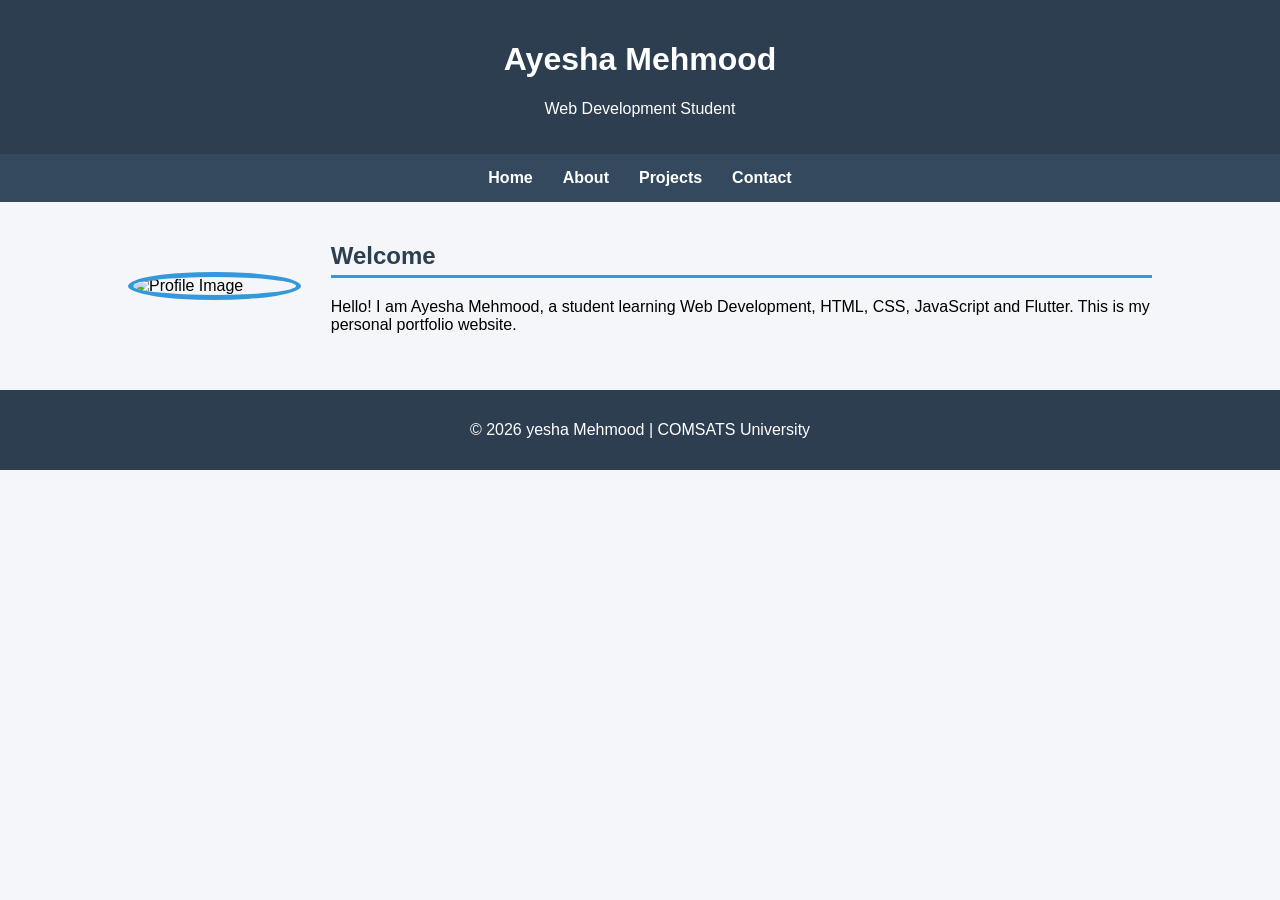
==== index.html @ a159d049 "Add files via upload" ====
<!DOCTYPE html>
<html lang="en">
<head>
<meta charset="UTF-8">
<title>Home | Ayesha Mehmood Portfolio</title>
<link rel="stylesheet" href="style.css">
</head>

<body>

<header>
<h1>Ayesha Mehmood</h1>
<p>Web Development Student</p>
</header>

<nav>
<ul>
<li><a href="index.html">Home</a></li>
<li><a href="about.html">About</a></li>
<li><a href="projects.html">Projects</a></li>
<li><a href="contact.html">Contact</a></li>
</ul>
</nav>

<main>

<section class="profile">
<img src="https://via.placeholder.com/200" alt="Profile Image">

<div>
<h2>Welcome</h2>
<p>
Hello! I am Ayesha Mehmood, a student learning Web Development,
HTML, CSS, JavaScript and Flutter. This is my personal portfolio website.
</p>
</div>

</section>

</main>

<footer>
<p>© 2026 yesha Mehmood | COMSATS University</p>
</footer>

</body>
</html>
---- style.css ----
body{
font-family: Arial;
margin:0;
background:#f4f6f9;
}

/* Header */

header{
background:#2c3e50;
color:white;
text-align:center;
padding:20px;
}

/* Navigation */

nav{
background:#34495e;
}

nav ul{
display:flex;
justify-content:center;
list-style:none;
margin:0;
padding:0;
}

nav ul li{
margin:15px;
}

nav ul li a{
color:white;
text-decoration:none;
font-weight:bold;
}

nav ul li a:hover{
color:yellow;
}

/* Sections */

main{
width:80%;
margin:auto;
padding:20px;
}

h2{
color:#2c3e50;
border-bottom:3px solid #3498db;
padding-bottom:5px;
}

/* Profile Section */

.profile{
display:flex;
align-items:center;
gap:30px;
}

.profile img{
width:200px;
border-radius:50%;
border:5px solid #3498db;
}

/* Tables */

table{
width:100%;
border-collapse:collapse;
}

table, th, td{
border:1px solid #ccc;
}

th, td{
padding:10px;
text-align:left;
}

/* Form */

form{
background:white;
padding:20px;
border-radius:10px;
}

input, select, textarea{
width:100%;
padding:8px;
margin-top:5px;
margin-bottom:10px;
}

/* Footer */

footer{
background:#2c3e50;
color:white;
text-align:center;
padding:15px;
margin-top:20px;
}
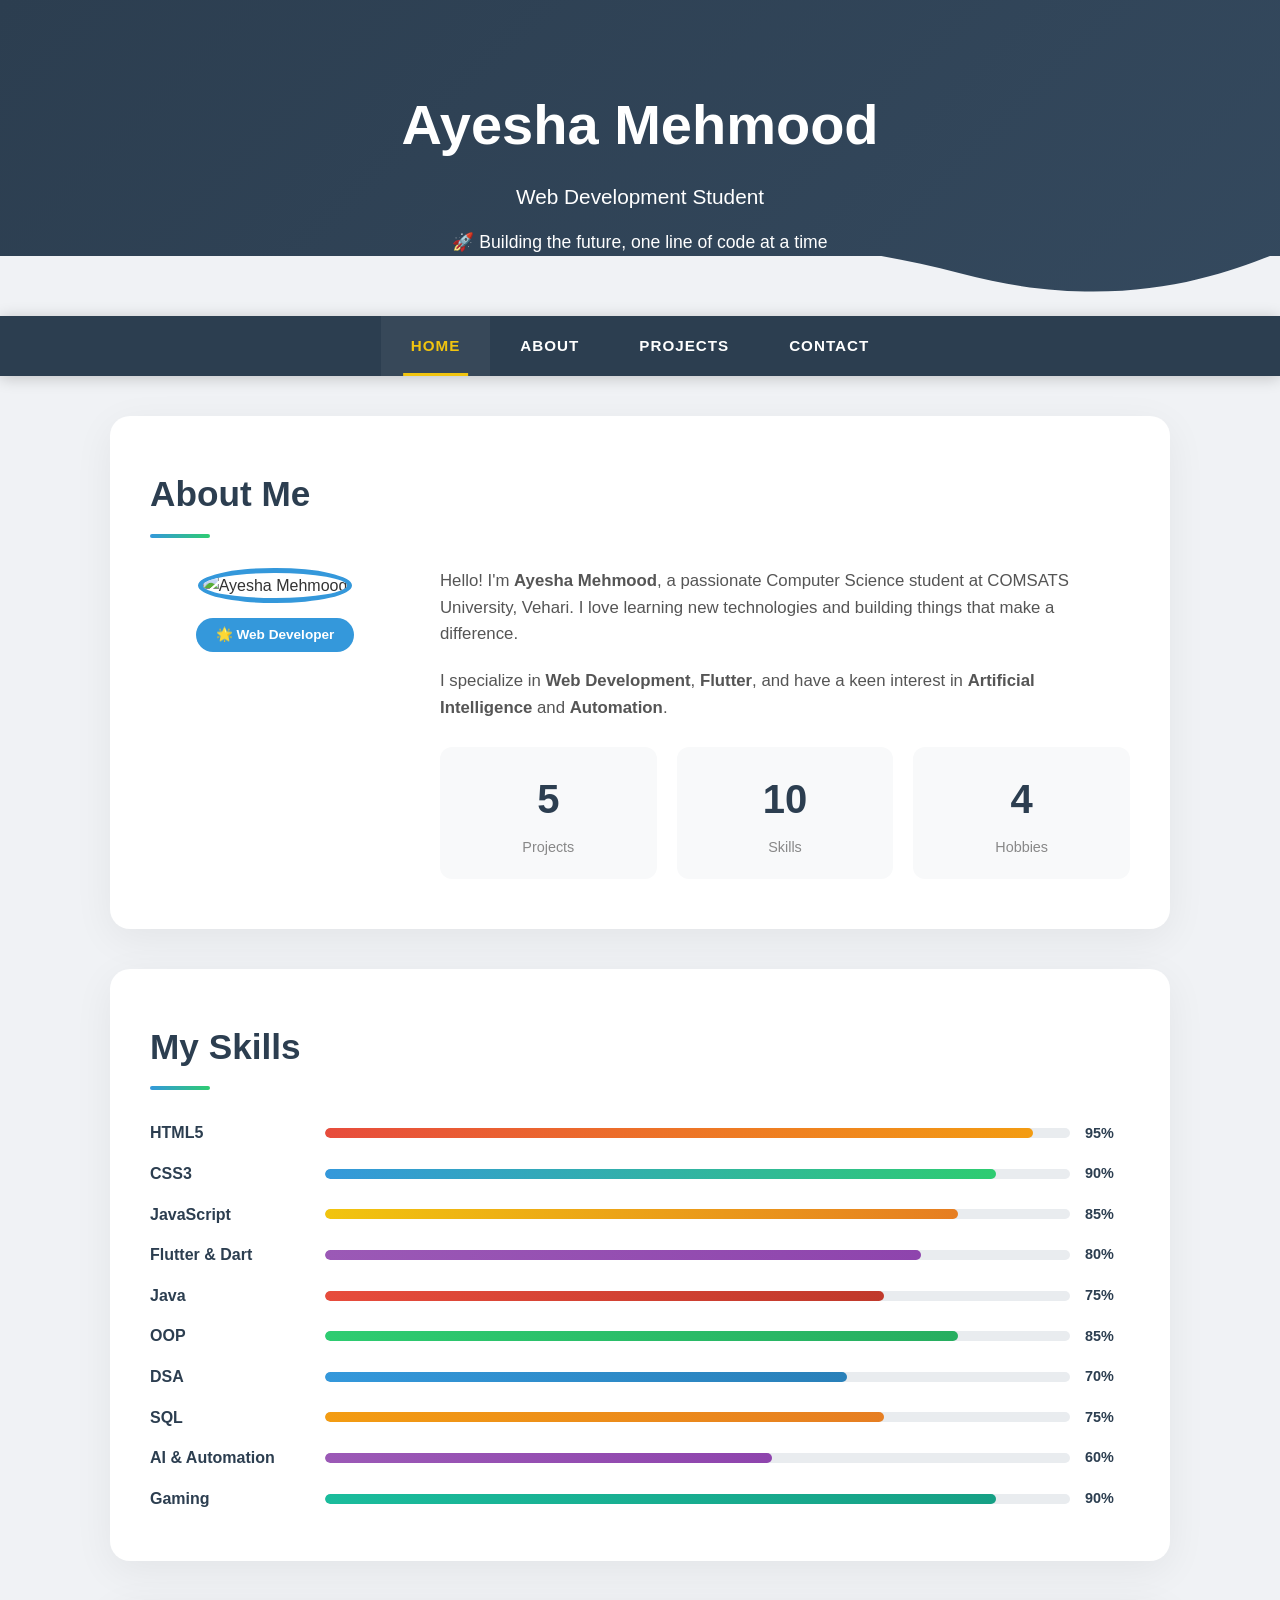
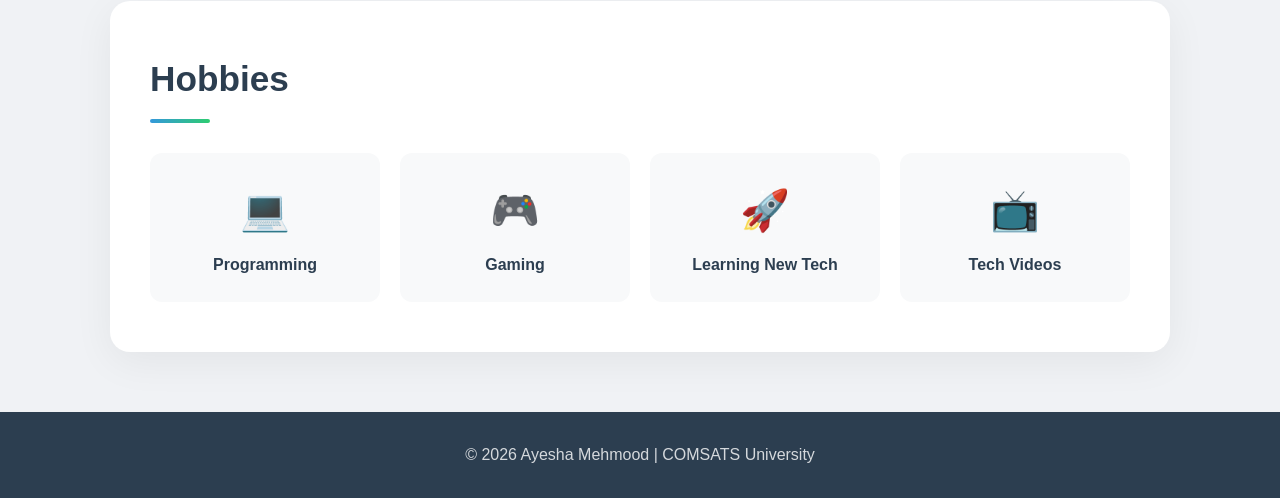
==== commit 64d92408: "Add files via upload" ====
--- a/index.html
+++ b/index.html
@@ -2,46 +2,268 @@
 <html lang="en">
 <head>
 <meta charset="UTF-8">
+<meta name="viewport" content="width=device-width, initial-scale=1.0">
 <title>Home | Ayesha Mehmood Portfolio</title>
 <link rel="stylesheet" href="style.css">
 </head>
 
 <body>
 
-<header>
-<h1>Ayesha Mehmood</h1>
-<p>Web Development Student</p>
-</header>
-
+<!-- ===== HERO ===== -->
+<section class="hero">
+  <h1>Ayesha Mehmood</h1>
+  <p class="subtitle">Web Development Student</p>
+  <p class="tagline">🚀 Building the future, one line of code at a time</p>
+</section>
+
+<!-- ===== NAVIGATION ===== -->
 <nav>
-<ul>
-<li><a href="index.html">Home</a></li>
-<li><a href="about.html">About</a></li>
-<li><a href="projects.html">Projects</a></li>
-<li><a href="contact.html">Contact</a></li>
-</ul>
+  <div class="hamburger" onclick="toggleMenu()">
+    <span></span><span></span><span></span>
+  </div>
+  <ul id="navMenu">
+    <li><a href="index.html" class="active">Home</a></li>
+    <li><a href="about.html">About</a></li>
+    <li><a href="projects.html">Projects</a></li>
+    <li><a href="contact.html">Contact</a></li>
+  </ul>
 </nav>
 
+<!-- ===== MAIN ===== -->
 <main>
 
-<section class="profile">
-<img src="https://via.placeholder.com/200" alt="Profile Image">
-
-<div>
-<h2>Welcome</h2>
-<p>
-Hello! I am Ayesha Mehmood, a student learning Web Development,
-HTML, CSS, JavaScript and Flutter. This is my personal portfolio website.
-</p>
-</div>
-
-</section>
+  <!-- About Section -->
+  <section class="section" id="about">
+    <h2 class="section-title">About Me</h2>
+    <div class="about-grid">
+      <div class="about-image">
+        <img src="https://via.placeholder.com/200" alt="Ayesha Mehmood">
+        <div class="badge">🌟 Web Developer</div>
+      </div>
+      <div class="about-text">
+        <p>
+          Hello! I'm <strong>Ayesha Mehmood</strong>, a passionate Computer Science student at COMSATS University, Vehari. 
+          I love learning new technologies and building things that make a difference.
+        </p>
+        <p>
+          I specialize in <strong>Web Development</strong>, <strong>Flutter</strong>, and have a keen interest in 
+          <strong>Artificial Intelligence</strong> and <strong>Automation</strong>.
+        </p>
+        <div class="about-stats">
+          <div class="stat-item">
+            <div class="stat-number" id="projectsCount">0</div>
+            <div class="stat-label">Projects</div>
+          </div>
+          <div class="stat-item">
+            <div class="stat-number" id="skillsCount">0</div>
+            <div class="stat-label">Skills</div>
+          </div>
+          <div class="stat-item">
+            <div class="stat-number" id="hobbiesCount">0</div>
+            <div class="stat-label">Hobbies</div>
+          </div>
+        </div>
+      </div>
+    </div>
+  </section>
+
+  <!-- Skills Section -->
+  <section class="section" id="skills">
+    <h2 class="section-title">My Skills</h2>
+    <div class="skills-grid">
+      <div class="skill-item">
+        <span class="skill-name">HTML5</span>
+        <div class="skill-bar-bg">
+          <div class="skill-bar-fill" data-width="95%"></div>
+        </div>
+        <span class="skill-percent">95%</span>
+      </div>
+      <div class="skill-item">
+        <span class="skill-name">CSS3</span>
+        <div class="skill-bar-bg">
+          <div class="skill-bar-fill" data-width="90%"></div>
+        </div>
+        <span class="skill-percent">90%</span>
+      </div>
+      <div class="skill-item">
+        <span class="skill-name">JavaScript</span>
+        <div class="skill-bar-bg">
+          <div class="skill-bar-fill" data-width="85%"></div>
+        </div>
+        <span class="skill-percent">85%</span>
+      </div>
+      <div class="skill-item">
+        <span class="skill-name">Flutter & Dart</span>
+        <div class="skill-bar-bg">
+          <div class="skill-bar-fill" data-width="80%"></div>
+        </div>
+        <span class="skill-percent">80%</span>
+      </div>
+      <div class="skill-item">
+        <span class="skill-name">Java</span>
+        <div class="skill-bar-bg">
+          <div class="skill-bar-fill" data-width="75%"></div>
+        </div>
+        <span class="skill-percent">75%</span>
+      </div>
+      <div class="skill-item">
+        <span class="skill-name">OOP</span>
+        <div class="skill-bar-bg">
+          <div class="skill-bar-fill" data-width="85%"></div>
+        </div>
+        <span class="skill-percent">85%</span>
+      </div>
+      <div class="skill-item">
+        <span class="skill-name">DSA</span>
+        <div class="skill-bar-bg">
+          <div class="skill-bar-fill" data-width="70%"></div>
+        </div>
+        <span class="skill-percent">70%</span>
+      </div>
+      <div class="skill-item">
+        <span class="skill-name">SQL</span>
+        <div class="skill-bar-bg">
+          <div class="skill-bar-fill" data-width="75%"></div>
+        </div>
+        <span class="skill-percent">75%</span>
+      </div>
+      <div class="skill-item">
+        <span class="skill-name">AI & Automation</span>
+        <div class="skill-bar-bg">
+          <div class="skill-bar-fill" data-width="60%"></div>
+        </div>
+        <span class="skill-percent">60%</span>
+      </div>
+      <div class="skill-item">
+        <span class="skill-name">Gaming</span>
+        <div class="skill-bar-bg">
+          <div class="skill-bar-fill" data-width="90%"></div>
+        </div>
+        <span class="skill-percent">90%</span>
+      </div>
+    </div>
+  </section>
+
+  <!-- Hobbies Section -->
+  <section class="section" id="hobbies">
+    <h2 class="section-title">Hobbies</h2>
+    <div class="hobbies-grid">
+      <div class="hobby-card">
+        <div class="hobby-icon">💻</div>
+        <h4>Programming</h4>
+      </div>
+      <div class="hobby-card">
+        <div class="hobby-icon">🎮</div>
+        <h4>Gaming</h4>
+      </div>
+      <div class="hobby-card">
+        <div class="hobby-icon">🚀</div>
+        <h4>Learning New Tech</h4>
+      </div>
+      <div class="hobby-card">
+        <div class="hobby-icon">📺</div>
+        <h4>Tech Videos</h4>
+      </div>
+    </div>
+  </section>
 
 </main>
 
+<!-- ===== FOOTER ===== -->
 <footer>
-<p>© 2026 yesha Mehmood | COMSATS University</p>
+  <p>© 2026 Ayesha Mehmood | COMSATS University</p>
 </footer>
+
+<!-- ===== SCRIPTS ===== -->
+<script>
+// Hamburger Menu
+function toggleMenu() {
+  document.getElementById('navMenu').classList.toggle('open');
+}
+
+document.querySelectorAll('#navMenu a').forEach(link => {
+  link.addEventListener('click', () => {
+    document.getElementById('navMenu').classList.remove('open');
+  });
+});
+
+// Active Nav Link
+const currentPage = window.location.pathname.split('/').pop() || 'index.html';
+document.querySelectorAll('#navMenu a').forEach(link => {
+  if (link.getAttribute('href') === currentPage) {
+    link.classList.add('active');
+  }
+});
+
+// ===== SCROLL REVEAL =====
+const sections = document.querySelectorAll('.section');
+
+const revealObserver = new IntersectionObserver((entries) => {
+  entries.forEach(entry => {
+    if (entry.isIntersecting) {
+      entry.target.classList.add('visible');
+    }
+  });
+}, {
+  threshold: 0.15,
+  rootMargin: '0px 0px -50px 0px'
+});
+
+sections.forEach(section => {
+  revealObserver.observe(section);
+});
+
+// ===== SKILL BARS =====
+function animateSkillBars() {
+  const bars = document.querySelectorAll('.skill-bar-fill');
+  bars.forEach(bar => {
+    const rect = bar.getBoundingClientRect();
+    if (rect.top < window.innerHeight && !bar.classList.contains('animated')) {
+      const width = bar.getAttribute('data-width');
+      bar.style.width = width;
+      bar.classList.add('animated');
+    }
+  });
+}
+
+window.addEventListener('scroll', animateSkillBars);
+window.addEventListener('load', animateSkillBars);
+
+// ===== COUNTER ANIMATION =====
+function animateCounter(element, target) {
+  let current = 0;
+  const increment = target / 60;
+  const timer = setInterval(() => {
+    current += increment;
+    if (current >= target) {
+      element.textContent = target;
+      clearInterval(timer);
+    } else {
+      element.textContent = Math.floor(current);
+    }
+  }, 20);
+}
+
+// Trigger counters when section is visible
+const statsObserver = new IntersectionObserver((entries) => {
+  entries.forEach(entry => {
+    if (entry.isIntersecting) {
+      const projectsEl = document.getElementById('projectsCount');
+      const skillsEl = document.getElementById('skillsCount');
+      const hobbiesEl = document.getElementById('hobbiesCount');
+      
+      if (projectsEl && projectsEl.textContent === '0') {
+        animateCounter(projectsEl, 5);
+        animateCounter(skillsEl, 10);
+        animateCounter(hobbiesEl, 4);
+      }
+    }
+  });
+}, { threshold: 0.5 });
+
+const aboutSection = document.querySelector('#about');
+if (aboutSection) statsObserver.observe(aboutSection);
+</script>
 
 </body>
 </html>
--- a/style.css
+++ b/style.css
@@ -1,111 +1,648 @@
-body{
-font-family: Arial;
-margin:0;
-background:#f4f6f9;
-}
-
-/* Header */
-
-header{
-background:#2c3e50;
-color:white;
-text-align:center;
-padding:20px;
-}
-
-/* Navigation */
-
-nav{
-background:#34495e;
-}
-
-nav ul{
-display:flex;
-justify-content:center;
-list-style:none;
-margin:0;
-padding:0;
-}
-
-nav ul li{
-margin:15px;
-}
-
-nav ul li a{
-color:white;
-text-decoration:none;
-font-weight:bold;
-}
-
-nav ul li a:hover{
-color:yellow;
-}
-
-/* Sections */
-
-main{
-width:80%;
-margin:auto;
-padding:20px;
-}
-
-h2{
-color:#2c3e50;
-border-bottom:3px solid #3498db;
-padding-bottom:5px;
-}
-
-/* Profile Section */
-
-.profile{
-display:flex;
-align-items:center;
-gap:30px;
-}
-
-.profile img{
-width:200px;
-border-radius:50%;
-border:5px solid #3498db;
-}
-
-/* Tables */
-
-table{
-width:100%;
-border-collapse:collapse;
-}
-
-table, th, td{
-border:1px solid #ccc;
-}
-
-th, td{
-padding:10px;
-text-align:left;
-}
-
-/* Form */
-
-form{
-background:white;
-padding:20px;
-border-radius:10px;
-}
-
-input, select, textarea{
-width:100%;
-padding:8px;
-margin-top:5px;
-margin-bottom:10px;
-}
-
-/* Footer */
-
-footer{
-background:#2c3e50;
-color:white;
-text-align:center;
-padding:15px;
-margin-top:20px;
+/* ===== RESET & BASE ===== */
+* {
+  margin: 0;
+  padding: 0;
+  box-sizing: border-box;
+}
+
+html {
+  scroll-behavior: smooth;
+}
+
+body {
+  font-family: 'Segoe UI', Tahoma, Geneva, Verdana, sans-serif;
+  background: #f0f2f5;
+  color: #333;
+  line-height: 1.6;
+}
+
+/* ===== HEADER / HERO ===== */
+.hero {
+  background: linear-gradient(135deg, #2c3e50 0%, #34495e 100%);
+  color: white;
+  text-align: center;
+  padding: 80px 20px 60px;
+  position: relative;
+  overflow: hidden;
+}
+
+.hero h1 {
+  font-size: 3.5rem;
+  margin-bottom: 10px;
+  animation: fadeInDown 1s ease;
+}
+
+.hero .subtitle {
+  font-size: 1.3rem;
+  opacity: 0.9;
+  animation: fadeInDown 1s ease 0.3s both;
+}
+
+.hero .tagline {
+  font-size: 1.1rem;
+  margin-top: 15px;
+  opacity: 0.8;
+  animation: fadeInDown 1s ease 0.6s both;
+}
+
+/* Wave decoration */
+.hero::after {
+  content: '';
+  position: absolute;
+  bottom: 0;
+  left: 0;
+  right: 0;
+  height: 60px;
+  background: url("data:image/svg+xml,%3Csvg xmlns='http://www.w3.org/2000/svg' viewBox='0 0 1200 120'%3E%3Cpath d='M0,0 C300,100 600,0 900,80 C1050,120 1150,80 1200,60 L1200,120 L0,120Z' fill='%23f0f2f5'/%3E%3C/svg%3E") no-repeat bottom;
+  background-size: cover;
+}
+
+/* ===== NAVIGATION ===== */
+nav {
+  background: #2c3e50;
+  position: sticky;
+  top: 0;
+  z-index: 1000;
+  box-shadow: 0 2px 15px rgba(0,0,0,0.2);
+}
+
+nav ul {
+  display: flex;
+  justify-content: center;
+  list-style: none;
+  padding: 0;
+  margin: 0;
+  flex-wrap: wrap;
+}
+
+nav ul li a {
+  color: white;
+  text-decoration: none;
+  padding: 18px 30px;
+  display: block;
+  font-weight: 600;
+  font-size: 0.95rem;
+  text-transform: uppercase;
+  letter-spacing: 1px;
+  transition: all 0.3s ease;
+  position: relative;
+}
+
+nav ul li a::after {
+  content: '';
+  position: absolute;
+  bottom: 0;
+  left: 50%;
+  transform: translateX(-50%);
+  width: 0;
+  height: 3px;
+  background: #f1c40f;
+  transition: width 0.3s ease;
+}
+
+nav ul li a:hover::after,
+nav ul li a.active::after {
+  width: 60%;
+}
+
+nav ul li a:hover,
+nav ul li a.active {
+  color: #f1c40f;
+  background: rgba(255,255,255,0.05);
+}
+
+/* Hamburger */
+.hamburger {
+  display: none;
+  flex-direction: column;
+  cursor: pointer;
+  padding: 15px 20px;
+}
+
+.hamburger span {
+  width: 28px;
+  height: 3px;
+  background: white;
+  margin: 3px 0;
+  transition: 0.3s;
+  border-radius: 3px;
+}
+
+/* ===== MAIN CONTENT ===== */
+main {
+  max-width: 1100px;
+  margin: 0 auto;
+  padding: 0 20px;
+}
+
+/* ===== SECTIONS ===== */
+.section {
+  background: white;
+  border-radius: 20px;
+  padding: 50px 40px;
+  margin: 40px 0;
+  box-shadow: 0 10px 40px rgba(0,0,0,0.06);
+  opacity: 0;
+  transform: translateY(50px);
+  transition: all 0.8s cubic-bezier(0.4, 0, 0.2, 1);
+}
+
+.section.visible {
+  opacity: 1;
+  transform: translateY(0);
+}
+
+.section-title {
+  font-size: 2.2rem;
+  color: #2c3e50;
+  margin-bottom: 30px;
+  position: relative;
+  padding-bottom: 15px;
+}
+
+.section-title::after {
+  content: '';
+  position: absolute;
+  bottom: 0;
+  left: 0;
+  width: 60px;
+  height: 4px;
+  background: linear-gradient(90deg, #3498db, #2ecc71);
+  border-radius: 2px;
+}
+
+/* ===== PROFILE / ABOUT ===== */
+.about-grid {
+  display: grid;
+  grid-template-columns: 250px 1fr;
+  gap: 40px;
+  align-items: start;
+}
+
+.about-image {
+  text-align: center;
+}
+
+.about-image img {
+  width: 200px;
+  height: 200px;
+  border-radius: 50%;
+  border: 5px solid #3498db;
+  object-fit: cover;
+  transition: all 0.5s ease;
+}
+
+.about-image img:hover {
+  transform: scale(1.05) rotate(3deg);
+  box-shadow: 0 15px 40px rgba(52, 152, 219, 0.3);
+}
+
+.about-image .badge {
+  display: inline-block;
+  background: #3498db;
+  color: white;
+  padding: 6px 20px;
+  border-radius: 20px;
+  margin-top: 15px;
+  font-size: 0.85rem;
+  font-weight: 600;
+}
+
+.about-text p {
+  font-size: 1.05rem;
+  color: #555;
+  margin-bottom: 20px;
+}
+
+.about-stats {
+  display: grid;
+  grid-template-columns: repeat(3, 1fr);
+  gap: 20px;
+  margin-top: 25px;
+}
+
+.stat-item {
+  text-align: center;
+  background: #f8f9fa;
+  padding: 20px;
+  border-radius: 12px;
+  transition: all 0.3s ease;
+}
+
+.stat-item:hover {
+  transform: translateY(-5px);
+  box-shadow: 0 8px 25px rgba(0,0,0,0.08);
+}
+
+.stat-number {
+  font-size: 2.5rem;
+  font-weight: 700;
+  color: #2c3e50;
+}
+
+.stat-label {
+  font-size: 0.9rem;
+  color: #888;
+  margin-top: 5px;
+}
+
+/* ===== SKILLS ===== */
+.skills-grid {
+  display: grid;
+  gap: 15px;
+}
+
+.skill-item {
+  display: flex;
+  align-items: center;
+  gap: 15px;
+}
+
+.skill-name {
+  width: 160px;
+  font-weight: 600;
+  color: #2c3e50;
+  flex-shrink: 0;
+}
+
+.skill-bar-bg {
+  flex: 1;
+  height: 10px;
+  background: #e9ecef;
+  border-radius: 10px;
+  overflow: hidden;
+}
+
+.skill-bar-fill {
+  height: 100%;
+  width: 0;
+  border-radius: 10px;
+  transition: width 1.5s cubic-bezier(0.4, 0, 0.2, 1);
+}
+
+.skill-percent {
+  width: 45px;
+  font-weight: 600;
+  color: #2c3e50;
+  font-size: 0.9rem;
+  flex-shrink: 0;
+}
+
+/* Skill colors */
+.skill-item:nth-child(1) .skill-bar-fill { background: linear-gradient(90deg, #e74c3c, #f39c12); }
+.skill-item:nth-child(2) .skill-bar-fill { background: linear-gradient(90deg, #3498db, #2ecc71); }
+.skill-item:nth-child(3) .skill-bar-fill { background: linear-gradient(90deg, #f1c40f, #e67e22); }
+.skill-item:nth-child(4) .skill-bar-fill { background: linear-gradient(90deg, #9b59b6, #8e44ad); }
+.skill-item:nth-child(5) .skill-bar-fill { background: linear-gradient(90deg, #e74c3c, #c0392b); }
+.skill-item:nth-child(6) .skill-bar-fill { background: linear-gradient(90deg, #2ecc71, #27ae60); }
+.skill-item:nth-child(7) .skill-bar-fill { background: linear-gradient(90deg, #3498db, #2980b9); }
+.skill-item:nth-child(8) .skill-bar-fill { background: linear-gradient(90deg, #f39c12, #e67e22); }
+.skill-item:nth-child(9) .skill-bar-fill { background: linear-gradient(90deg, #9b59b6, #8e44ad); }
+.skill-item:nth-child(10) .skill-bar-fill { background: linear-gradient(90deg, #1abc9c, #16a085); }
+
+/* ===== HOBBIES ===== */
+.hobbies-grid {
+  display: grid;
+  grid-template-columns: repeat(auto-fit, minmax(180px, 1fr));
+  gap: 20px;
+}
+
+.hobby-card {
+  background: #f8f9fa;
+  padding: 25px 20px;
+  border-radius: 12px;
+  text-align: center;
+  transition: all 0.3s ease;
+  cursor: default;
+}
+
+.hobby-card:hover {
+  transform: translateY(-8px);
+  box-shadow: 0 10px 30px rgba(0,0,0,0.08);
+  background: white;
+}
+
+.hobby-icon {
+  font-size: 2.5rem;
+  margin-bottom: 10px;
+}
+
+.hobby-card h4 {
+  color: #2c3e50;
+}
+
+/* ===== PROJECTS ===== */
+.projects-grid {
+  display: grid;
+  grid-template-columns: repeat(auto-fit, minmax(300px, 1fr));
+  gap: 30px;
+}
+
+.project-card {
+  background: #f8f9fa;
+  border-radius: 15px;
+  padding: 25px;
+  transition: all 0.4s ease;
+  border: 1px solid #e9ecef;
+}
+
+.project-card:hover {
+  transform: translateY(-10px);
+  box-shadow: 0 15px 40px rgba(0,0,0,0.1);
+  background: white;
+  border-color: #3498db;
+}
+
+.project-card h3 {
+  color: #2c3e50;
+  margin-bottom: 8px;
+}
+
+.project-card .category {
+  display: inline-block;
+  background: #3498db;
+  color: white;
+  padding: 3px 14px;
+  border-radius: 15px;
+  font-size: 0.75rem;
+  font-weight: 600;
+  text-transform: uppercase;
+  letter-spacing: 0.5px;
+  margin-bottom: 12px;
+}
+
+.project-card p {
+  color: #666;
+  font-size: 0.95rem;
+  margin-bottom: 15px;
+}
+
+.project-card .status {
+  display: inline-block;
+  padding: 4px 16px;
+  border-radius: 20px;
+  font-size: 0.8rem;
+  font-weight: 600;
+}
+
+.status.completed {
+  background: #d4edda;
+  color: #155724;
+}
+
+.status.progress {
+  background: #fff3cd;
+  color: #856404;
+}
+
+.status.planning {
+  background: #cce5ff;
+  color: #004085;
+}
+
+.project-card .project-link {
+  display: inline-block;
+  margin-top: 12px;
+  color: #3498db;
+  text-decoration: none;
+  font-weight: 600;
+  transition: all 0.3s ease;
+}
+
+.project-card .project-link:hover {
+  color: #2c3e50;
+  transform: translateX(5px);
+}
+
+/* ===== CONTACT FORM ===== */
+.contact-wrapper {
+  display: grid;
+  grid-template-columns: 2fr 1fr;
+  gap: 40px;
+}
+
+.form-group {
+  margin-bottom: 20px;
+}
+
+.form-group label {
+  display: block;
+  font-weight: 600;
+  color: #2c3e50;
+  margin-bottom: 5px;
+}
+
+.form-group input,
+.form-group select,
+.form-group textarea {
+  width: 100%;
+  padding: 12px 16px;
+  border: 2px solid #e9ecef;
+  border-radius: 10px;
+  font-size: 1rem;
+  transition: all 0.3s ease;
+  font-family: inherit;
+}
+
+.form-group input:focus,
+.form-group select:focus,
+.form-group textarea:focus {
+  border-color: #3498db;
+  box-shadow: 0 0 0 4px rgba(52, 152, 219, 0.1);
+  outline: none;
+}
+
+.form-group textarea {
+  min-height: 120px;
+  resize: vertical;
+}
+
+.form-row {
+  display: grid;
+  grid-template-columns: 1fr 1fr;
+  gap: 20px;
+}
+
+.btn {
+  padding: 14px 35px;
+  border: none;
+  border-radius: 10px;
+  font-size: 1rem;
+  font-weight: 600;
+  color: white;
+  background: #3498db;
+  cursor: pointer;
+  transition: all 0.3s ease;
+}
+
+.btn:hover {
+  background: #2980b9;
+  transform: translateY(-3px);
+  box-shadow: 0 8px 30px rgba(52, 152, 219, 0.3);
+}
+
+.btn-secondary {
+  background: #e74c3c;
+}
+
+.btn-secondary:hover {
+  background: #c0392b;
+  box-shadow: 0 8px 30px rgba(231, 76, 60, 0.3);
+}
+
+.contact-info {
+  background: #f8f9fa;
+  padding: 30px;
+  border-radius: 15px;
+}
+
+.contact-info h3 {
+  color: #2c3e50;
+  margin-bottom: 20px;
+}
+
+.contact-item {
+  display: flex;
+  align-items: center;
+  gap: 12px;
+  margin-bottom: 15px;
+  color: #555;
+}
+
+.contact-item .icon {
+  font-size: 1.5rem;
+}
+
+/* ===== FOOTER ===== */
+footer {
+  background: #2c3e50;
+  color: white;
+  text-align: center;
+  padding: 30px 20px;
+  margin-top: 60px;
+}
+
+footer p {
+  opacity: 0.8;
+}
+
+/* ===== ANIMATIONS ===== */
+@keyframes fadeInDown {
+  from {
+    opacity: 0;
+    transform: translateY(-30px);
+  }
+  to {
+    opacity: 1;
+    transform: translateY(0);
+  }
+}
+
+@keyframes fadeInUp {
+  from {
+    opacity: 0;
+    transform: translateY(30px);
+  }
+  to {
+    opacity: 1;
+    transform: translateY(0);
+  }
+}
+
+/* ===== RESPONSIVE ===== */
+@media screen and (max-width: 992px) {
+  .about-grid {
+    grid-template-columns: 1fr;
+    text-align: center;
+  }
+  
+  .about-stats {
+    grid-template-columns: repeat(3, 1fr);
+  }
+  
+  .contact-wrapper {
+    grid-template-columns: 1fr;
+  }
+  
+  .section {
+    padding: 35px 25px;
+  }
+}
+
+@media screen and (max-width: 768px) {
+  .hero h1 {
+    font-size: 2.5rem;
+  }
+  
+  .hero .subtitle {
+    font-size: 1.1rem;
+  }
+  
+  .hamburger {
+    display: flex;
+  }
+  
+  nav ul {
+    display: none;
+    flex-direction: column;
+    width: 100%;
+  }
+  
+  nav ul.open {
+    display: flex;
+  }
+  
+  nav ul li a {
+    padding: 12px 20px;
+    text-align: center;
+    border-bottom: 1px solid rgba(255,255,255,0.05);
+  }
+  
+  .section-title {
+    font-size: 1.8rem;
+  }
+  
+  .about-stats {
+    grid-template-columns: 1fr;
+    gap: 10px;
+  }
+  
+  .projects-grid {
+    grid-template-columns: 1fr;
+  }
+  
+  .form-row {
+    grid-template-columns: 1fr;
+  }
+  
+  .skill-name {
+    width: 120px;
+    font-size: 0.85rem;
+  }
+  
+  .hobbies-grid {
+    grid-template-columns: repeat(2, 1fr);
+  }
+}
+
+@media screen and (max-width: 480px) {
+  .hero h1 {
+    font-size: 2rem;
+  }
+  
+  .section {
+    padding: 25px 15px;
+  }
+  
+  .hobbies-grid {
+    grid-template-columns: 1fr 1fr;
+  }
+  
+  .hobby-card {
+    padding: 15px;
+  }
+  
+  .btn {
+    width: 100%;
+  }
 }
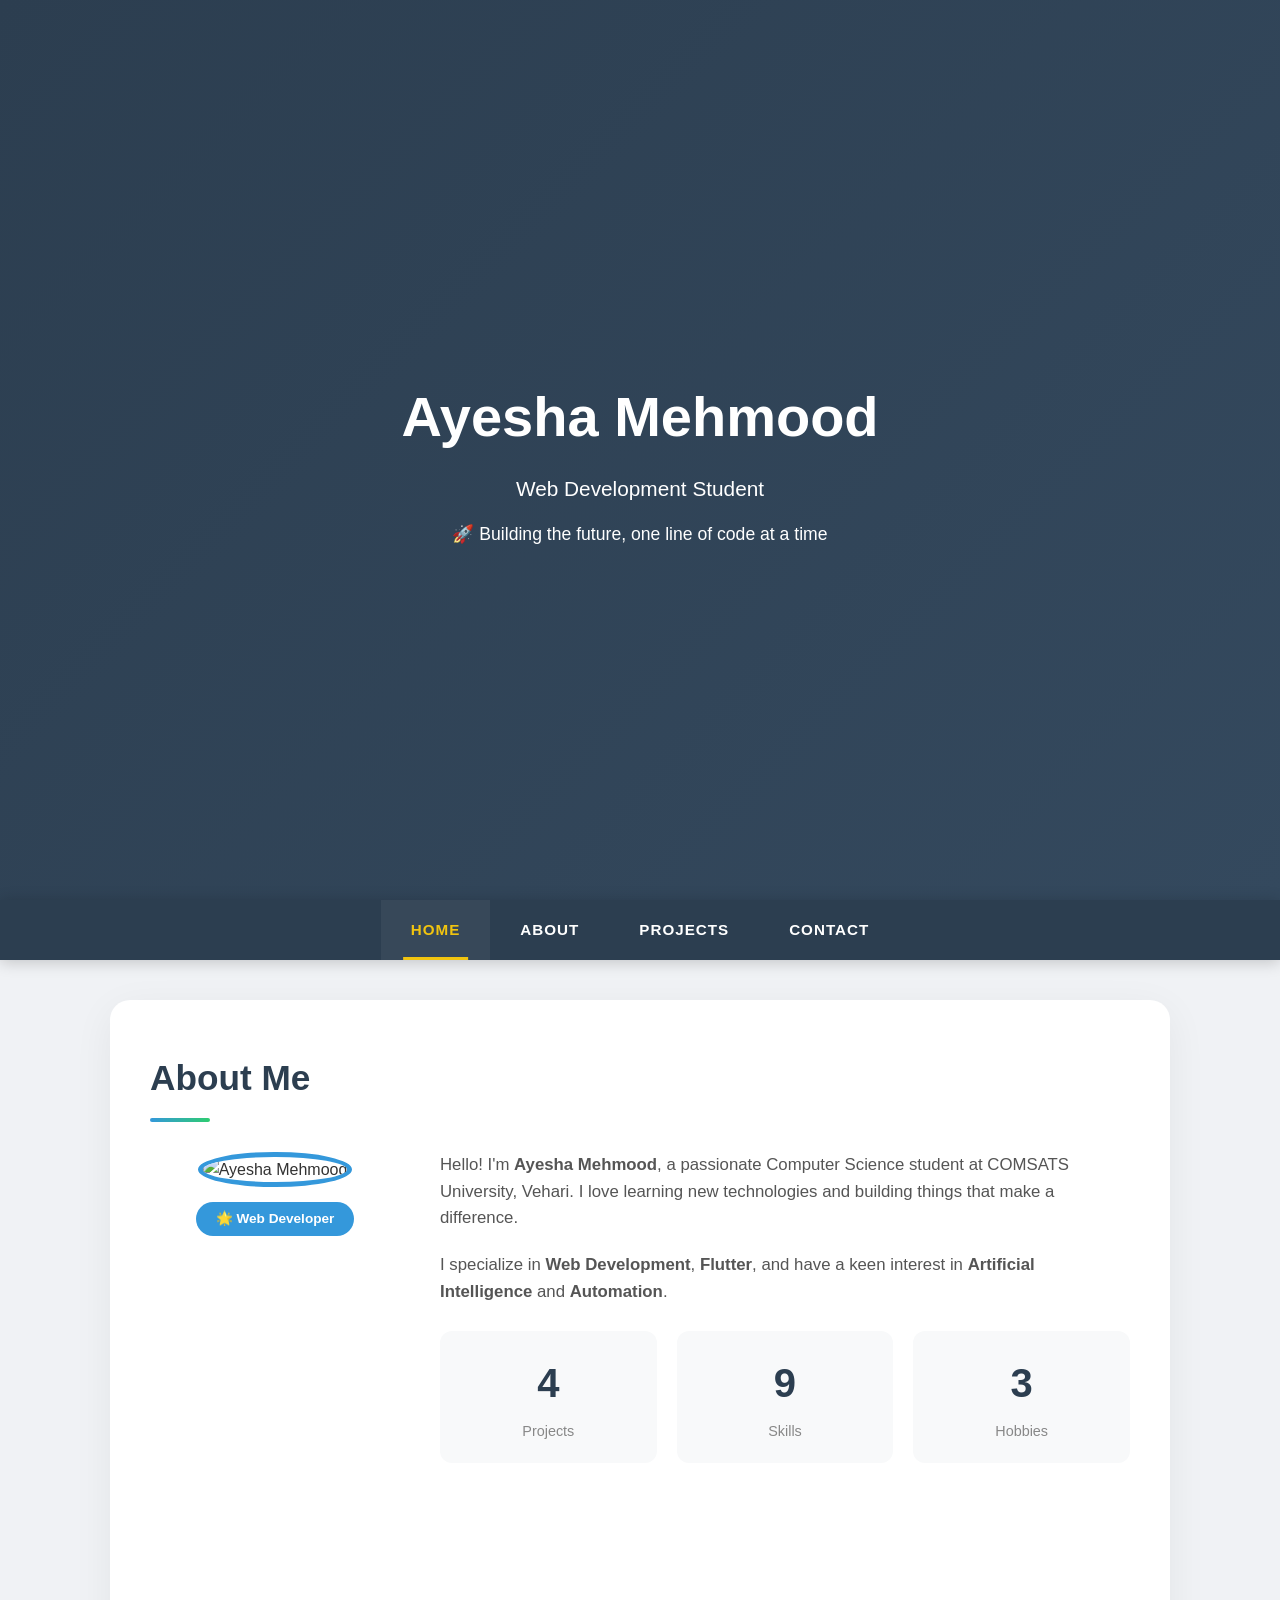
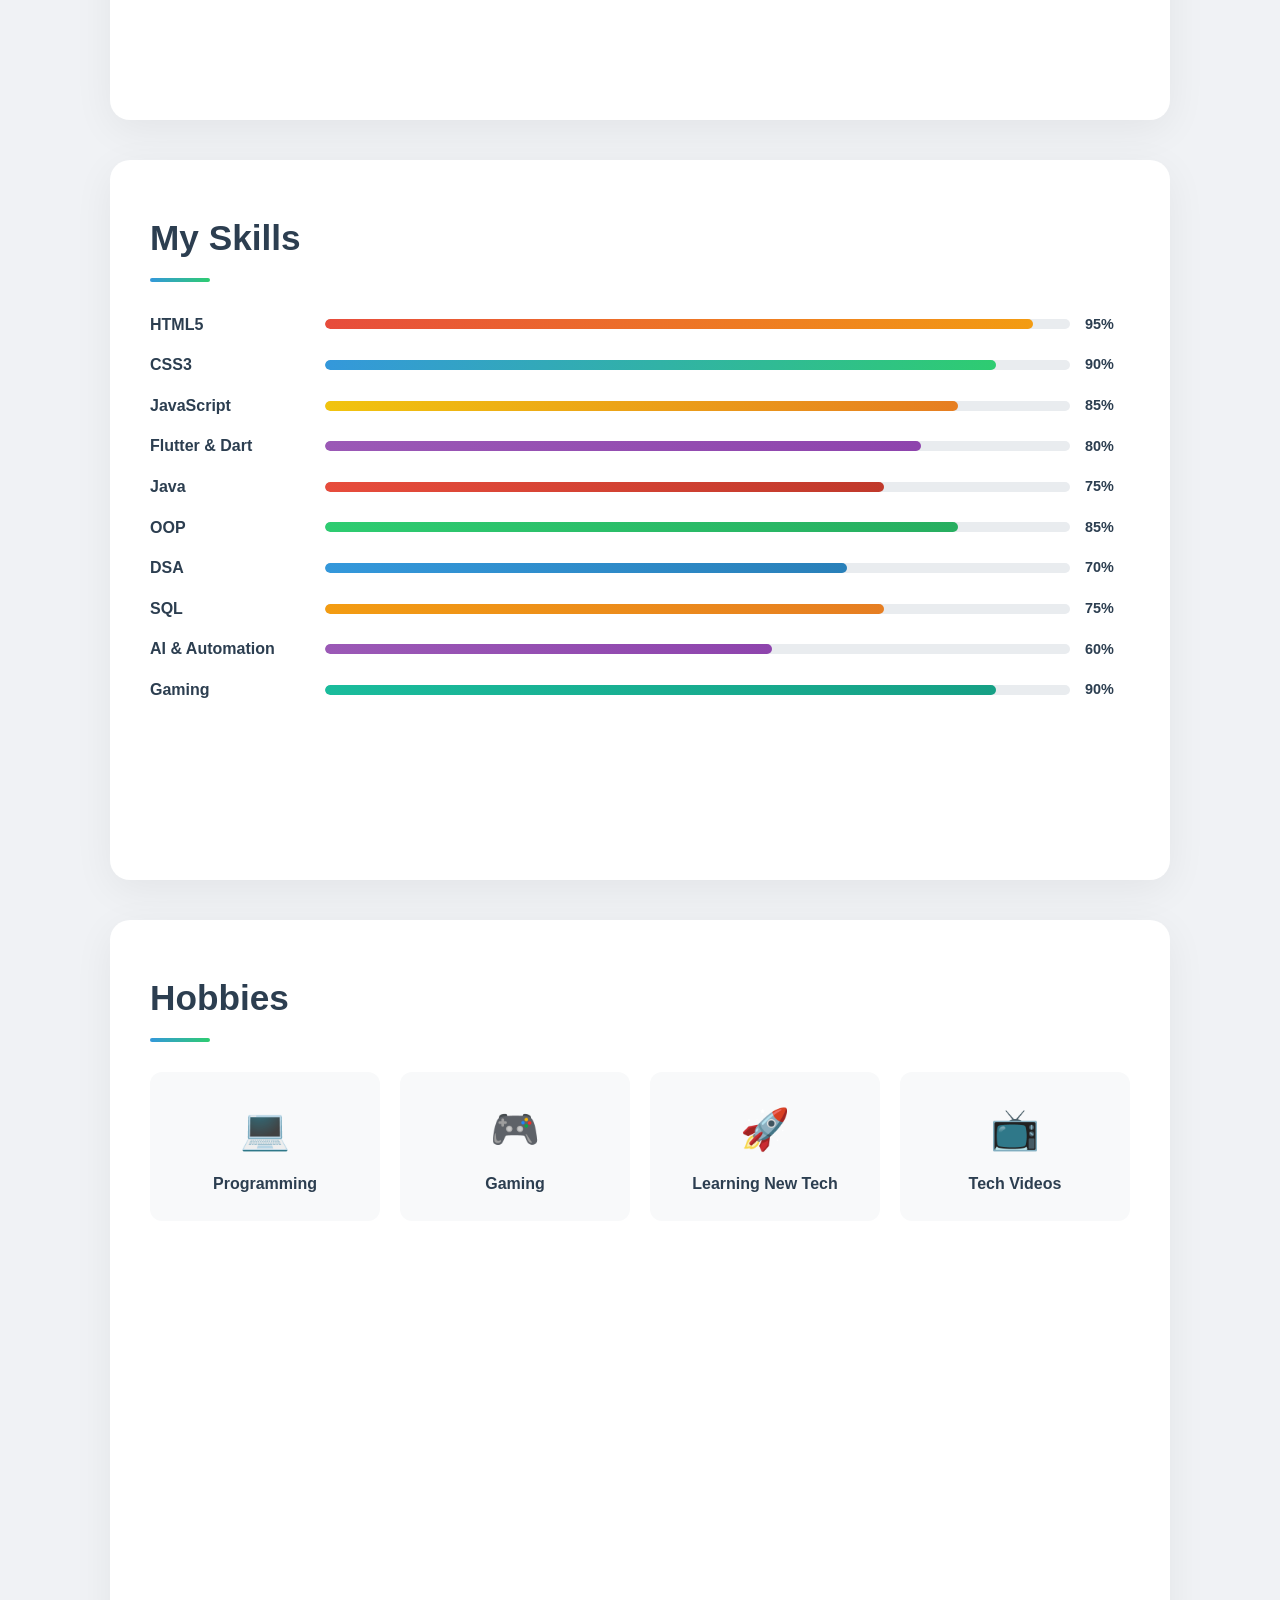
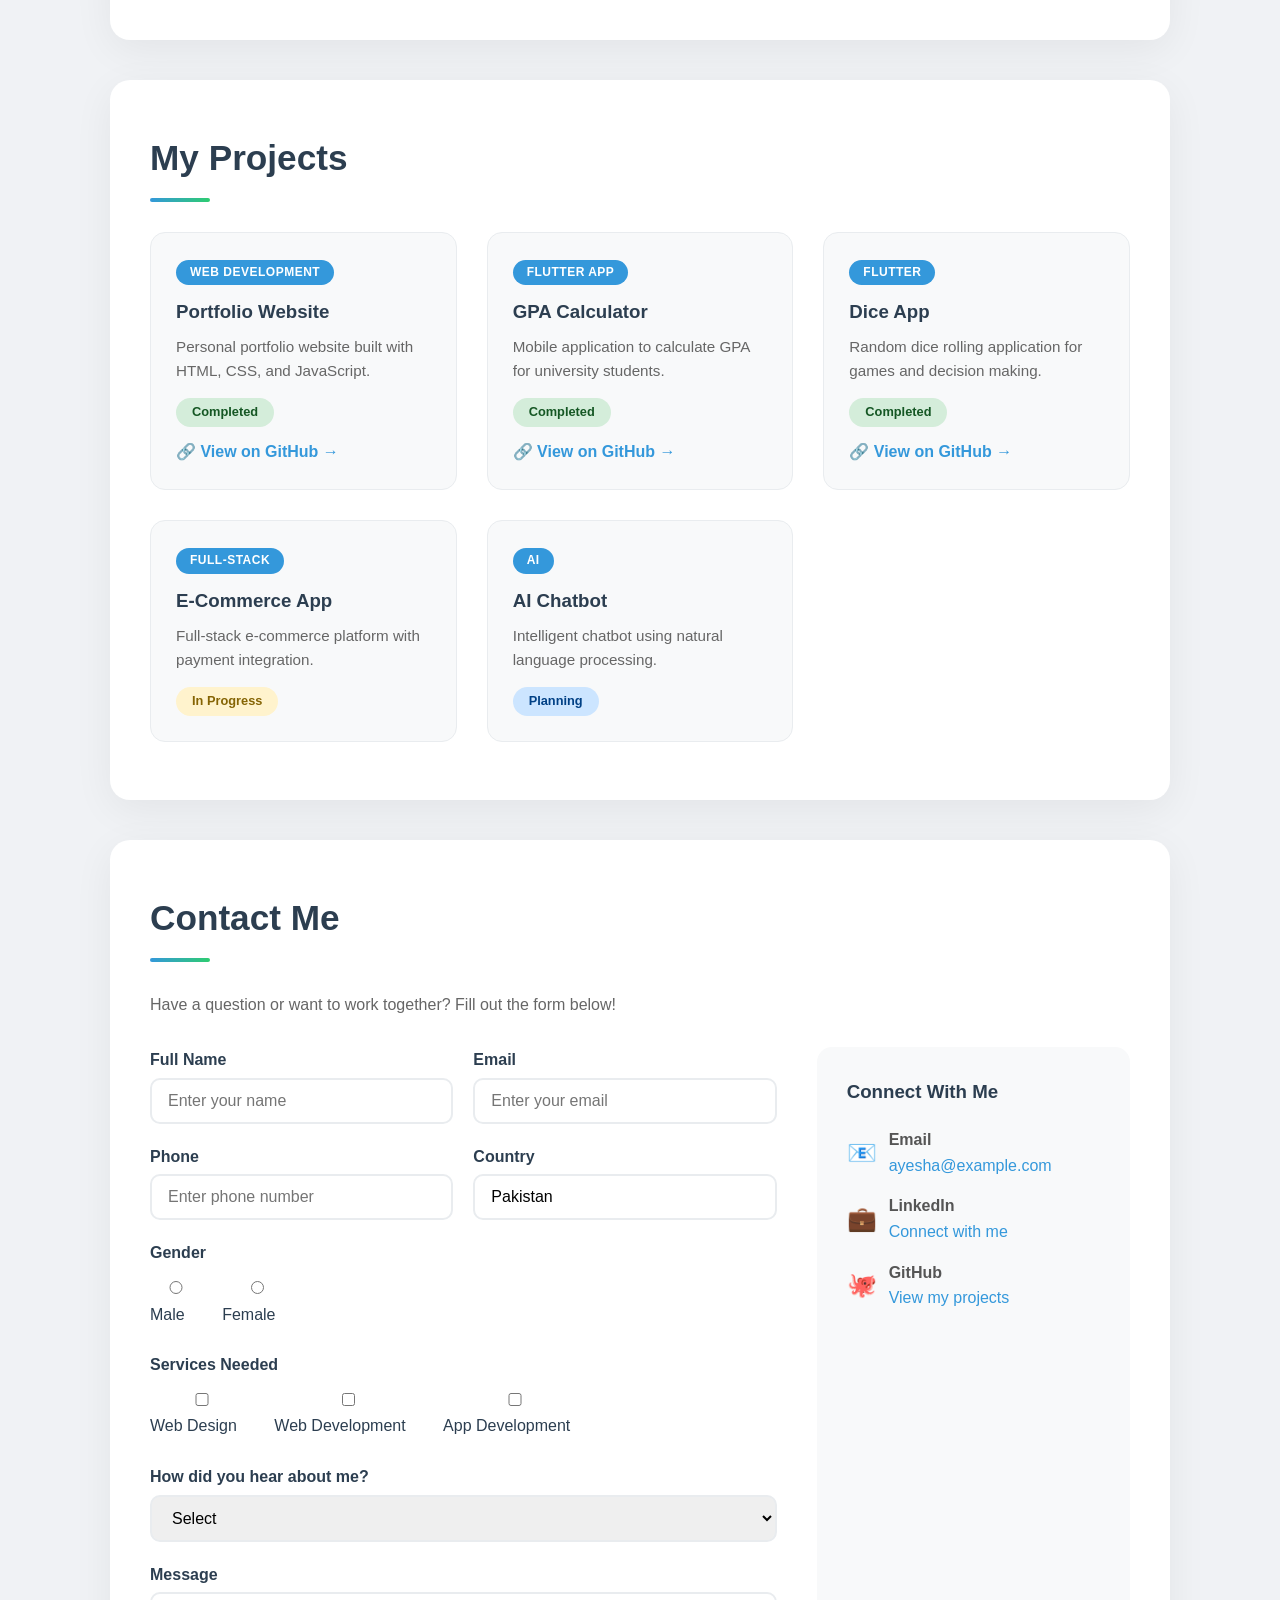
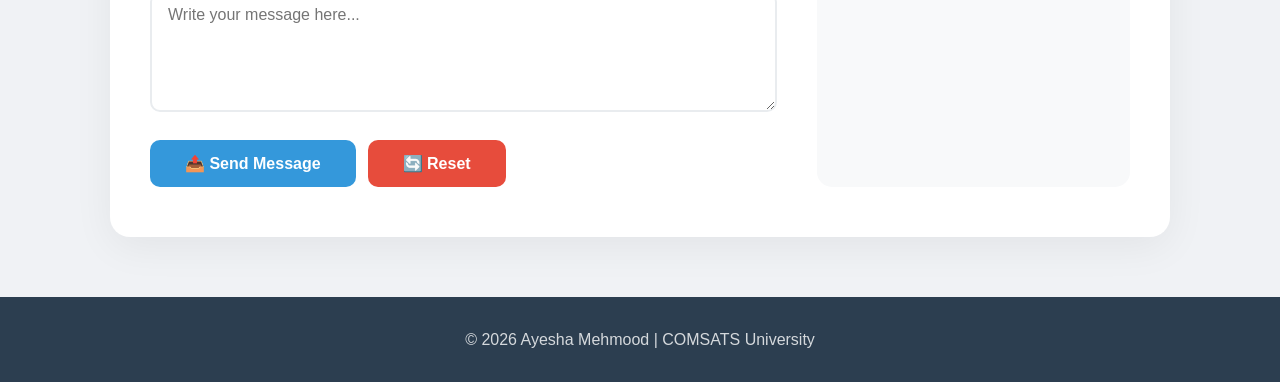
==== commit aeb24ed6: "Add files via upload" ====
--- a/index.html
+++ b/index.html
@@ -3,14 +3,647 @@
 <head>
 <meta charset="UTF-8">
 <meta name="viewport" content="width=device-width, initial-scale=1.0">
-<title>Home | Ayesha Mehmood Portfolio</title>
-<link rel="stylesheet" href="style.css">
+<title>Ayesha Mehmood Portfolio</title>
+<style>
+/* ===== RESET & BASE ===== */
+* {
+  margin: 0;
+  padding: 0;
+  box-sizing: border-box;
+}
+
+html {
+  scroll-behavior: smooth;
+}
+
+body {
+  font-family: 'Segoe UI', Tahoma, Geneva, Verdana, sans-serif;
+  background: #f0f2f5;
+  color: #333;
+  line-height: 1.6;
+}
+
+/* ===== HEADER / HERO ===== */
+.hero {
+  background: linear-gradient(135deg, #2c3e50 0%, #34495e 100%);
+  color: white;
+  text-align: center;
+  padding: 80px 20px 60px;
+  position: relative;
+  overflow: hidden;
+  min-height: 100vh;
+  display: flex;
+  flex-direction: column;
+  justify-content: center;
+  align-items: center;
+}
+
+.hero h1 {
+  font-size: 3.5rem;
+  margin-bottom: 10px;
+  animation: fadeInDown 1s ease;
+}
+
+.hero .subtitle {
+  font-size: 1.3rem;
+  opacity: 0.9;
+  animation: fadeInDown 1s ease 0.3s both;
+}
+
+.hero .tagline {
+  font-size: 1.1rem;
+  margin-top: 15px;
+  opacity: 0.8;
+  animation: fadeInDown 1s ease 0.6s both;
+}
+
+/* ===== NAVIGATION ===== */
+nav {
+  background: #2c3e50;
+  position: sticky;
+  top: 0;
+  z-index: 1000;
+  box-shadow: 0 2px 15px rgba(0,0,0,0.2);
+}
+
+nav ul {
+  display: flex;
+  justify-content: center;
+  list-style: none;
+  padding: 0;
+  margin: 0;
+  flex-wrap: wrap;
+}
+
+nav ul li a {
+  color: white;
+  text-decoration: none;
+  padding: 18px 30px;
+  display: block;
+  font-weight: 600;
+  font-size: 0.95rem;
+  text-transform: uppercase;
+  letter-spacing: 1px;
+  transition: all 0.3s ease;
+  position: relative;
+  cursor: pointer;
+}
+
+nav ul li a::after {
+  content: '';
+  position: absolute;
+  bottom: 0;
+  left: 50%;
+  transform: translateX(-50%);
+  width: 0;
+  height: 3px;
+  background: #f1c40f;
+  transition: width 0.3s ease;
+}
+
+nav ul li a:hover::after,
+nav ul li a.active::after {
+  width: 60%;
+}
+
+nav ul li a:hover,
+nav ul li a.active {
+  color: #f1c40f;
+  background: rgba(255,255,255,0.05);
+}
+
+/* Hamburger */
+.hamburger {
+  display: none;
+  flex-direction: column;
+  cursor: pointer;
+  padding: 15px 20px;
+}
+
+.hamburger span {
+  width: 28px;
+  height: 3px;
+  background: white;
+  margin: 3px 0;
+  transition: 0.3s;
+  border-radius: 3px;
+}
+
+/* ===== MAIN CONTENT ===== */
+main {
+  max-width: 1100px;
+  margin: 0 auto;
+  padding: 0 20px;
+}
+
+/* ===== SECTIONS ===== */
+.section {
+  background: white;
+  border-radius: 20px;
+  padding: 50px 40px;
+  margin: 40px 0;
+  box-shadow: 0 10px 40px rgba(0,0,0,0.06);
+  opacity: 0;
+  transform: translateY(50px);
+  transition: all 0.8s cubic-bezier(0.4, 0, 0.2, 1);
+  min-height: 80vh;
+}
+
+.section.visible {
+  opacity: 1;
+  transform: translateY(0);
+}
+
+.section-title {
+  font-size: 2.2rem;
+  color: #2c3e50;
+  margin-bottom: 30px;
+  position: relative;
+  padding-bottom: 15px;
+}
+
+.section-title::after {
+  content: '';
+  position: absolute;
+  bottom: 0;
+  left: 0;
+  width: 60px;
+  height: 4px;
+  background: linear-gradient(90deg, #3498db, #2ecc71);
+  border-radius: 2px;
+}
+
+/* ===== PROFILE / ABOUT ===== */
+.about-grid {
+  display: grid;
+  grid-template-columns: 250px 1fr;
+  gap: 40px;
+  align-items: start;
+}
+
+.about-image {
+  text-align: center;
+}
+
+.about-image img {
+  width: 200px;
+  height: 200px;
+  border-radius: 50%;
+  border: 5px solid #3498db;
+  object-fit: cover;
+  transition: all 0.5s ease;
+}
+
+.about-image img:hover {
+  transform: scale(1.05) rotate(3deg);
+  box-shadow: 0 15px 40px rgba(52, 152, 219, 0.3);
+}
+
+.about-image .badge {
+  display: inline-block;
+  background: #3498db;
+  color: white;
+  padding: 6px 20px;
+  border-radius: 20px;
+  margin-top: 15px;
+  font-size: 0.85rem;
+  font-weight: 600;
+}
+
+.about-text p {
+  font-size: 1.05rem;
+  color: #555;
+  margin-bottom: 20px;
+}
+
+.about-stats {
+  display: grid;
+  grid-template-columns: repeat(3, 1fr);
+  gap: 20px;
+  margin-top: 25px;
+}
+
+.stat-item {
+  text-align: center;
+  background: #f8f9fa;
+  padding: 20px;
+  border-radius: 12px;
+  transition: all 0.3s ease;
+}
+
+.stat-item:hover {
+  transform: translateY(-5px);
+  box-shadow: 0 8px 25px rgba(0,0,0,0.08);
+}
+
+.stat-number {
+  font-size: 2.5rem;
+  font-weight: 700;
+  color: #2c3e50;
+}
+
+.stat-label {
+  font-size: 0.9rem;
+  color: #888;
+  margin-top: 5px;
+}
+
+/* ===== SKILLS ===== */
+.skills-grid {
+  display: grid;
+  gap: 15px;
+}
+
+.skill-item {
+  display: flex;
+  align-items: center;
+  gap: 15px;
+}
+
+.skill-name {
+  width: 160px;
+  font-weight: 600;
+  color: #2c3e50;
+  flex-shrink: 0;
+}
+
+.skill-bar-bg {
+  flex: 1;
+  height: 10px;
+  background: #e9ecef;
+  border-radius: 10px;
+  overflow: hidden;
+}
+
+.skill-bar-fill {
+  height: 100%;
+  width: 0;
+  border-radius: 10px;
+  transition: width 1.5s cubic-bezier(0.4, 0, 0.2, 1);
+}
+
+.skill-percent {
+  width: 45px;
+  font-weight: 600;
+  color: #2c3e50;
+  font-size: 0.9rem;
+  flex-shrink: 0;
+}
+
+/* Skill colors */
+.skill-item:nth-child(1) .skill-bar-fill { background: linear-gradient(90deg, #e74c3c, #f39c12); }
+.skill-item:nth-child(2) .skill-bar-fill { background: linear-gradient(90deg, #3498db, #2ecc71); }
+.skill-item:nth-child(3) .skill-bar-fill { background: linear-gradient(90deg, #f1c40f, #e67e22); }
+.skill-item:nth-child(4) .skill-bar-fill { background: linear-gradient(90deg, #9b59b6, #8e44ad); }
+.skill-item:nth-child(5) .skill-bar-fill { background: linear-gradient(90deg, #e74c3c, #c0392b); }
+.skill-item:nth-child(6) .skill-bar-fill { background: linear-gradient(90deg, #2ecc71, #27ae60); }
+.skill-item:nth-child(7) .skill-bar-fill { background: linear-gradient(90deg, #3498db, #2980b9); }
+.skill-item:nth-child(8) .skill-bar-fill { background: linear-gradient(90deg, #f39c12, #e67e22); }
+.skill-item:nth-child(9) .skill-bar-fill { background: linear-gradient(90deg, #9b59b6, #8e44ad); }
+.skill-item:nth-child(10) .skill-bar-fill { background: linear-gradient(90deg, #1abc9c, #16a085); }
+
+/* ===== HOBBIES ===== */
+.hobbies-grid {
+  display: grid;
+  grid-template-columns: repeat(auto-fit, minmax(180px, 1fr));
+  gap: 20px;
+}
+
+.hobby-card {
+  background: #f8f9fa;
+  padding: 25px 20px;
+  border-radius: 12px;
+  text-align: center;
+  transition: all 0.3s ease;
+  cursor: default;
+}
+
+.hobby-card:hover {
+  transform: translateY(-8px);
+  box-shadow: 0 10px 30px rgba(0,0,0,0.08);
+  background: white;
+}
+
+.hobby-icon {
+  font-size: 2.5rem;
+  margin-bottom: 10px;
+}
+
+.hobby-card h4 {
+  color: #2c3e50;
+}
+
+/* ===== PROJECTS ===== */
+.projects-grid {
+  display: grid;
+  grid-template-columns: repeat(auto-fit, minmax(300px, 1fr));
+  gap: 30px;
+}
+
+.project-card {
+  background: #f8f9fa;
+  border-radius: 15px;
+  padding: 25px;
+  transition: all 0.4s ease;
+  border: 1px solid #e9ecef;
+}
+
+.project-card:hover {
+  transform: translateY(-10px);
+  box-shadow: 0 15px 40px rgba(0,0,0,0.1);
+  background: white;
+  border-color: #3498db;
+}
+
+.project-card h3 {
+  color: #2c3e50;
+  margin-bottom: 8px;
+}
+
+.project-card .category {
+  display: inline-block;
+  background: #3498db;
+  color: white;
+  padding: 3px 14px;
+  border-radius: 15px;
+  font-size: 0.75rem;
+  font-weight: 600;
+  text-transform: uppercase;
+  letter-spacing: 0.5px;
+  margin-bottom: 12px;
+}
+
+.project-card p {
+  color: #666;
+  font-size: 0.95rem;
+  margin-bottom: 15px;
+}
+
+.project-card .status {
+  display: inline-block;
+  padding: 4px 16px;
+  border-radius: 20px;
+  font-size: 0.8rem;
+  font-weight: 600;
+}
+
+.status.completed {
+  background: #d4edda;
+  color: #155724;
+}
+
+.status.progress {
+  background: #fff3cd;
+  color: #856404;
+}
+
+.status.planning {
+  background: #cce5ff;
+  color: #004085;
+}
+
+.project-card .project-link {
+  display: inline-block;
+  margin-top: 12px;
+  color: #3498db;
+  text-decoration: none;
+  font-weight: 600;
+  transition: all 0.3s ease;
+}
+
+.project-card .project-link:hover {
+  color: #2c3e50;
+  transform: translateX(5px);
+}
+
+/* ===== CONTACT FORM ===== */
+.contact-wrapper {
+  display: grid;
+  grid-template-columns: 2fr 1fr;
+  gap: 40px;
+}
+
+.form-group {
+  margin-bottom: 20px;
+}
+
+.form-group label {
+  display: block;
+  font-weight: 600;
+  color: #2c3e50;
+  margin-bottom: 5px;
+}
+
+.form-group input,
+.form-group select,
+.form-group textarea {
+  width: 100%;
+  padding: 12px 16px;
+  border: 2px solid #e9ecef;
+  border-radius: 10px;
+  font-size: 1rem;
+  transition: all 0.3s ease;
+  font-family: inherit;
+}
+
+.form-group input:focus,
+.form-group select:focus,
+.form-group textarea:focus {
+  border-color: #3498db;
+  box-shadow: 0 0 0 4px rgba(52, 152, 219, 0.1);
+  outline: none;
+}
+
+.form-group textarea {
+  min-height: 120px;
+  resize: vertical;
+}
+
+.form-row {
+  display: grid;
+  grid-template-columns: 1fr 1fr;
+  gap: 20px;
+}
+
+.btn {
+  padding: 14px 35px;
+  border: none;
+  border-radius: 10px;
+  font-size: 1rem;
+  font-weight: 600;
+  color: white;
+  background: #3498db;
+  cursor: pointer;
+  transition: all 0.3s ease;
+}
+
+.btn:hover {
+  background: #2980b9;
+  transform: translateY(-3px);
+  box-shadow: 0 8px 30px rgba(52, 152, 219, 0.3);
+}
+
+.btn-secondary {
+  background: #e74c3c;
+}
+
+.btn-secondary:hover {
+  background: #c0392b;
+  box-shadow: 0 8px 30px rgba(231, 76, 60, 0.3);
+}
+
+.contact-info {
+  background: #f8f9fa;
+  padding: 30px;
+  border-radius: 15px;
+}
+
+.contact-info h3 {
+  color: #2c3e50;
+  margin-bottom: 20px;
+}
+
+.contact-item {
+  display: flex;
+  align-items: center;
+  gap: 12px;
+  margin-bottom: 15px;
+  color: #555;
+}
+
+.contact-item .icon {
+  font-size: 1.5rem;
+}
+
+/* ===== FOOTER ===== */
+footer {
+  background: #2c3e50;
+  color: white;
+  text-align: center;
+  padding: 30px 20px;
+  margin-top: 60px;
+}
+
+footer p {
+  opacity: 0.8;
+}
+
+/* ===== ANIMATIONS ===== */
+@keyframes fadeInDown {
+  from {
+    opacity: 0;
+    transform: translateY(-30px);
+  }
+  to {
+    opacity: 1;
+    transform: translateY(0);
+  }
+}
+
+/* ===== RESPONSIVE ===== */
+@media screen and (max-width: 992px) {
+  .about-grid {
+    grid-template-columns: 1fr;
+    text-align: center;
+  }
+  
+  .about-stats {
+    grid-template-columns: repeat(3, 1fr);
+  }
+  
+  .contact-wrapper {
+    grid-template-columns: 1fr;
+  }
+  
+  .section {
+    padding: 35px 25px;
+  }
+}
+
+@media screen and (max-width: 768px) {
+  .hero h1 {
+    font-size: 2.5rem;
+  }
+  
+  .hero .subtitle {
+    font-size: 1.1rem;
+  }
+  
+  .hamburger {
+    display: flex;
+  }
+  
+  nav ul {
+    display: none;
+    flex-direction: column;
+    width: 100%;
+  }
+  
+  nav ul.open {
+    display: flex;
+  }
+  
+  nav ul li a {
+    padding: 12px 20px;
+    text-align: center;
+    border-bottom: 1px solid rgba(255,255,255,0.05);
+  }
+  
+  .section-title {
+    font-size: 1.8rem;
+  }
+  
+  .about-stats {
+    grid-template-columns: 1fr;
+    gap: 10px;
+  }
+  
+  .projects-grid {
+    grid-template-columns: 1fr;
+  }
+  
+  .form-row {
+    grid-template-columns: 1fr;
+  }
+  
+  .skill-name {
+    width: 120px;
+    font-size: 0.85rem;
+  }
+  
+  .hobbies-grid {
+    grid-template-columns: repeat(2, 1fr);
+  }
+}
+
+@media screen and (max-width: 480px) {
+  .hero h1 {
+    font-size: 2rem;
+  }
+  
+  .section {
+    padding: 25px 15px;
+  }
+  
+  .hobbies-grid {
+    grid-template-columns: 1fr 1fr;
+  }
+  
+  .hobby-card {
+    padding: 15px;
+  }
+  
+  .btn {
+    width: 100%;
+  }
+}
+</style>
 </head>
 
 <body>
 
-<!-- ===== HERO ===== -->
-<section class="hero">
+<!-- ===== HERO / HOME ===== -->
+<section class="hero" id="home">
   <h1>Ayesha Mehmood</h1>
   <p class="subtitle">Web Development Student</p>
   <p class="tagline">🚀 Building the future, one line of code at a time</p>
@@ -22,22 +655,22 @@
     <span></span><span></span><span></span>
   </div>
   <ul id="navMenu">
-    <li><a href="index.html" class="active">Home</a></li>
-    <li><a href="about.html">About</a></li>
-    <li><a href="projects.html">Projects</a></li>
-    <li><a href="contact.html">Contact</a></li>
+    <li><a class="active" onclick="scrollToSection('home')">Home</a></li>
+    <li><a onclick="scrollToSection('about')">About</a></li>
+    <li><a onclick="scrollToSection('projects')">Projects</a></li>
+    <li><a onclick="scrollToSection('contact')">Contact</a></li>
   </ul>
 </nav>
 
 <!-- ===== MAIN ===== -->
 <main>
 
-  <!-- About Section -->
+  <!-- ABOUT SECTION -->
   <section class="section" id="about">
     <h2 class="section-title">About Me</h2>
     <div class="about-grid">
       <div class="about-image">
-        <img src="https://via.placeholder.com/200" alt="Ayesha Mehmood">
+        <img src="https://raw.githubusercontent.com/ayeshaSP24-BCS-024/portfolio/main/portfolio.png" alt="Ayesha Mehmood">
         <div class="badge">🌟 Web Developer</div>
       </div>
       <div class="about-text">
@@ -67,7 +700,7 @@
     </div>
   </section>
 
-  <!-- Skills Section -->
+  <!-- SKILLS SECTION -->
   <section class="section" id="skills">
     <h2 class="section-title">My Skills</h2>
     <div class="skills-grid">
@@ -144,7 +777,7 @@
     </div>
   </section>
 
-  <!-- Hobbies Section -->
+  <!-- HOBBIES SECTION -->
   <section class="section" id="hobbies">
     <h2 class="section-title">Hobbies</h2>
     <div class="hobbies-grid">
@@ -167,6 +800,152 @@
     </div>
   </section>
 
+  <!-- PROJECTS SECTION -->
+  <section class="section" id="projects">
+    <h2 class="section-title">My Projects</h2>
+    <div class="projects-grid">
+      <div class="project-card">
+        <span class="category">Web Development</span>
+        <h3>Portfolio Website</h3>
+        <p>Personal portfolio website built with HTML, CSS, and JavaScript.</p>
+        <span class="status completed">Completed</span>
+        <br>
+        <a href="#" class="project-link">🔗 View on GitHub →</a>
+      </div>
+
+      <div class="project-card">
+        <span class="category">Flutter App</span>
+        <h3>GPA Calculator</h3>
+        <p>Mobile application to calculate GPA for university students.</p>
+        <span class="status completed">Completed</span>
+        <br>
+        <a href="#" class="project-link">🔗 View on GitHub →</a>
+      </div>
+
+      <div class="project-card">
+        <span class="category">Flutter</span>
+        <h3>Dice App</h3>
+        <p>Random dice rolling application for games and decision making.</p>
+        <span class="status completed">Completed</span>
+        <br>
+        <a href="#" class="project-link">🔗 View on GitHub →</a>
+      </div>
+
+      <div class="project-card">
+        <span class="category">Full-Stack</span>
+        <h3>E-Commerce App</h3>
+        <p>Full-stack e-commerce platform with payment integration.</p>
+        <span class="status progress">In Progress</span>
+      </div>
+
+      <div class="project-card">
+        <span class="category">AI</span>
+        <h3>AI Chatbot</h3>
+        <p>Intelligent chatbot using natural language processing.</p>
+        <span class="status planning">Planning</span>
+      </div>
+    </div>
+  </section>
+
+  <!-- CONTACT SECTION -->
+  <section class="section" id="contact">
+    <h2 class="section-title">Contact Me</h2>
+    <p style="color: #666; margin-bottom: 30px;">Have a question or want to work together? Fill out the form below!</p>
+
+    <div class="contact-wrapper">
+      <form id="contactForm" action="https://formspree.io/f/mlgqgqbb" method="POST">
+        <div class="form-row">
+          <div class="form-group">
+            <label>Full Name</label>
+            <input type="text" name="name" placeholder="Enter your name" required>
+          </div>
+          <div class="form-group">
+            <label>Email</label>
+            <input type="email" name="email" placeholder="Enter your email" required>
+          </div>
+        </div>
+
+        <div class="form-row">
+          <div class="form-group">
+            <label>Phone</label>
+            <input type="tel" name="phone" placeholder="Enter phone number" required>
+          </div>
+          <div class="form-group">
+            <label>Country</label>
+            <input type="text" name="country" value="Pakistan" readonly>
+          </div>
+        </div>
+
+        <div class="form-group">
+          <label>Gender</label>
+          <div style="display: flex; gap: 20px; padding-top: 5px;">
+            <label style="font-weight: normal;"><input type="radio" name="gender" value="Male"> Male</label>
+            <label style="font-weight: normal;"><input type="radio" name="gender" value="Female"> Female</label>
+          </div>
+        </div>
+
+        <div class="form-group">
+          <label>Services Needed</label>
+          <div style="display: flex; flex-wrap: wrap; gap: 20px; padding-top: 5px;">
+            <label style="font-weight: normal;"><input type="checkbox" name="services" value="Web Design"> Web Design</label>
+            <label style="font-weight: normal;"><input type="checkbox" name="services" value="Web Development"> Web Development</label>
+            <label style="font-weight: normal;"><input type="checkbox" name="services" value="App Development"> App Development</label>
+          </div>
+        </div>
+
+        <div class="form-group">
+          <label>How did you hear about me?</label>
+          <select name="heard_from" required>
+            <option value="">Select</option>
+            <option value="Google">Google</option>
+            <option value="Friend">Friend</option>
+            <option value="Social Media">Social Media</option>
+          </select>
+        </div>
+
+        <div class="form-group">
+          <label>Message</label>
+          <textarea name="message" placeholder="Write your message here..." required></textarea>
+        </div>
+
+        <div style="display: flex; gap: 12px; flex-wrap: wrap;">
+          <button type="submit" class="btn">📤 Send Message</button>
+          <button type="reset" class="btn btn-secondary">🔄 Reset</button>
+        </div>
+      </form>
+
+      <div class="contact-info">
+        <h3>Connect With Me</h3>
+        <div class="contact-item">
+          <span class="icon">📧</span>
+          <div>
+            <strong>Email</strong><br>
+            <a href="mailto:ayesha@example.com" style="color: #3498db; text-decoration: none;">ayesha@example.com</a>
+          </div>
+        </div>
+        <div class="contact-item">
+          <span class="icon">💼</span>
+          <div>
+            <strong>LinkedIn</strong><br>
+            <a href="#" style="color: #3498db; text-decoration: none;">Connect with me</a>
+          </div>
+        </div>
+        <div class="contact-item">
+          <span class="icon">🐙</span>
+          <div>
+            <strong>GitHub</strong><br>
+            <a href="#" style="color: #3498db; text-decoration: none;">View my projects</a>
+          </div>
+        </div>
+      </div>
+    </div>
+
+    <div id="form-success" style="display:none; background: #d4edda; color: #155724; padding: 25px; border-radius: 12px; margin-top: 30px; text-align: center;">
+      <h3>✅ Thank You!</h3>
+      <p>Your message has been sent successfully. I'll get back to you soon!</p>
+    </div>
+  </section>
+
 </main>
 
 <!-- ===== FOOTER ===== -->
@@ -187,16 +966,34 @@
   });
 });
 
-// Active Nav Link
-const currentPage = window.location.pathname.split('/').pop() || 'index.html';
-document.querySelectorAll('#navMenu a').forEach(link => {
-  if (link.getAttribute('href') === currentPage) {
-    link.classList.add('active');
-  }
+// Scroll to section
+function scrollToSection(id) {
+  document.getElementById(id).scrollIntoView({ behavior: 'smooth' });
+}
+
+// Update active nav on scroll
+const sections = document.querySelectorAll('.section, .hero');
+const navLinks = document.querySelectorAll('#navMenu a');
+
+window.addEventListener('scroll', () => {
+  let current = '';
+  sections.forEach(section => {
+    const sectionTop = section.offsetTop;
+    if (window.scrollY >= sectionTop - 200) {
+      current = section.getAttribute('id');
+    }
+  });
+  
+  navLinks.forEach(link => {
+    link.classList.remove('active');
+    if (link.getAttribute('onclick') && link.getAttribute('onclick').includes(current)) {
+      link.classList.add('active');
+    }
+  });
 });
 
 // ===== SCROLL REVEAL =====
-const sections = document.querySelectorAll('.section');
+const revealSections = document.querySelectorAll('.section');
 
 const revealObserver = new IntersectionObserver((entries) => {
   entries.forEach(entry => {
@@ -209,7 +1006,7 @@
   rootMargin: '0px 0px -50px 0px'
 });
 
-sections.forEach(section => {
+revealSections.forEach(section => {
   revealObserver.observe(section);
 });
 
@@ -244,7 +1041,6 @@
   }, 20);
 }
 
-// Trigger counters when section is visible
 const statsObserver = new IntersectionObserver((entries) => {
   entries.forEach(entry => {
     if (entry.isIntersecting) {
@@ -263,6 +1059,66 @@
 
 const aboutSection = document.querySelector('#about');
 if (aboutSection) statsObserver.observe(aboutSection);
+
+// ===== FORM SUBMISSION =====
+const form = document.getElementById('contactForm');
+const successDiv = document.getElementById('form-success');
+
+if (form) {
+  form.addEventListener('submit', async (e) => {
+    e.preventDefault();
+    
+    const formData = new FormData(form);
+    
+    try {
+      const response = await fetch(form.action, {
+        method: 'POST',
+        body: formData,
+        headers: { 'Accept': 'application/json' }
+      });
+      
+      if (response.ok) {
+        form.style.display = 'none';
+        successDiv.style.display = 'block';
+      } else {
+        alert('❌ There was a problem. Please try again.');
+      }
+    } catch (error) {
+      alert('❌ Network error. Please check your connection.');
+    }
+  });
+}
+
+// ===== AUTO SCROLL =====
+let autoScrollInterval;
+let isPaused = false;
+let scrollTimeout;
+
+function startAutoScroll() {
+  autoScrollInterval = setInterval(() => {
+    if (!isPaused) {
+      window.scrollBy({
+        top: 3,
+        behavior: 'smooth'
+      });
+    }
+  }, 50);
+}
+
+startAutoScroll();
+
+window.addEventListener('scroll', () => {
+  isPaused = true;
+  clearTimeout(scrollTimeout);
+  
+  scrollTimeout = setTimeout(() => {
+    isPaused = false;
+  }, 3000);
+});
+
+// ===== NO LOOP BACK TO TOP =====
+// The auto-scroll STOPS at the bottom of the page
+
 </script>
 
 </body>
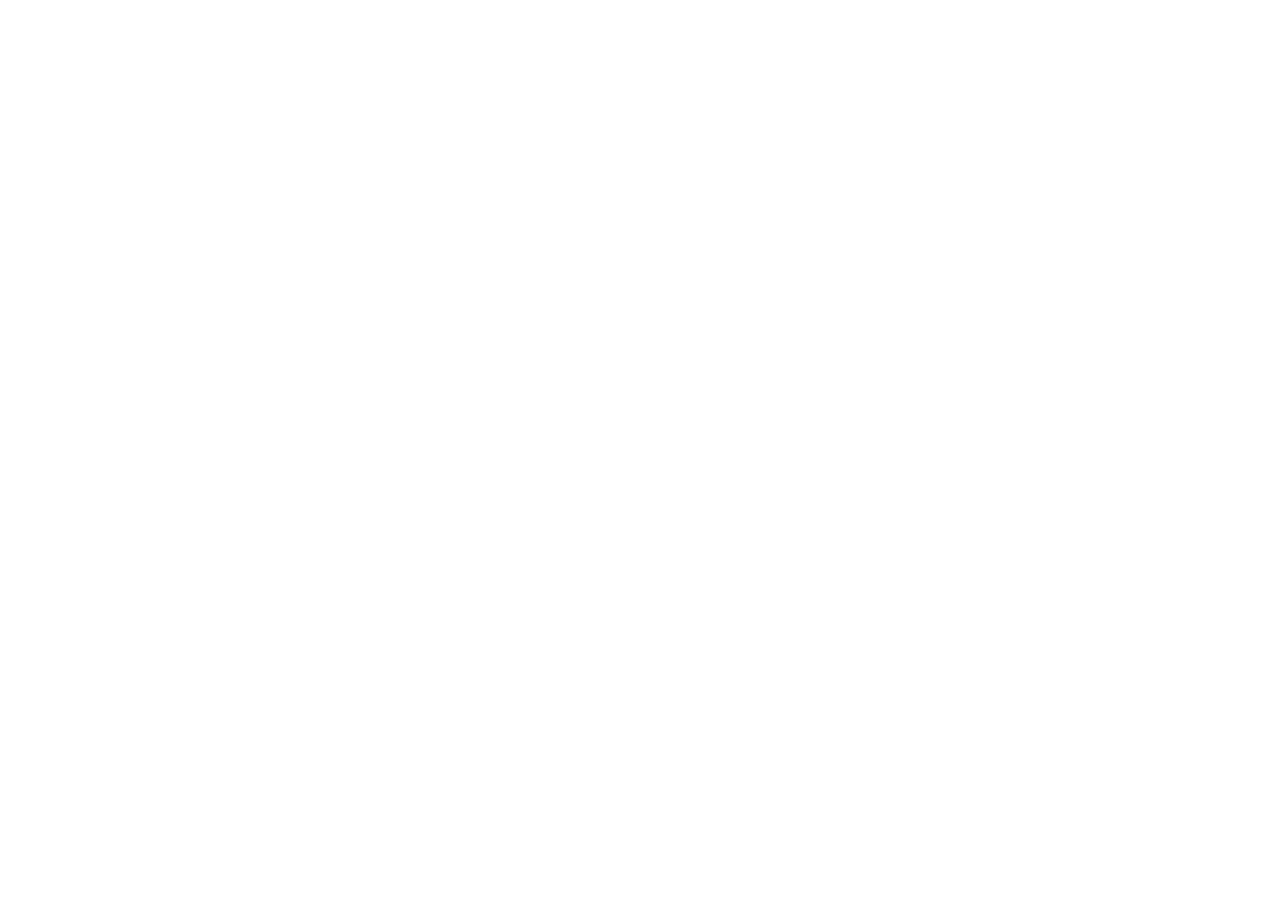
==== commit 6bfb44b7: "deploy portfolio through react" ====
--- a/index.html
+++ b/index.html
@@ -1,1125 +1 @@
-<!DOCTYPE html>
-<html lang="en">
-<head>
-<meta charset="UTF-8">
-<meta name="viewport" content="width=device-width, initial-scale=1.0">
-<title>Ayesha Mehmood Portfolio</title>
-<style>
-/* ===== RESET & BASE ===== */
-* {
-  margin: 0;
-  padding: 0;
-  box-sizing: border-box;
-}
-
-html {
-  scroll-behavior: smooth;
-}
-
-body {
-  font-family: 'Segoe UI', Tahoma, Geneva, Verdana, sans-serif;
-  background: #f0f2f5;
-  color: #333;
-  line-height: 1.6;
-}
-
-/* ===== HEADER / HERO ===== */
-.hero {
-  background: linear-gradient(135deg, #2c3e50 0%, #34495e 100%);
-  color: white;
-  text-align: center;
-  padding: 80px 20px 60px;
-  position: relative;
-  overflow: hidden;
-  min-height: 100vh;
-  display: flex;
-  flex-direction: column;
-  justify-content: center;
-  align-items: center;
-}
-
-.hero h1 {
-  font-size: 3.5rem;
-  margin-bottom: 10px;
-  animation: fadeInDown 1s ease;
-}
-
-.hero .subtitle {
-  font-size: 1.3rem;
-  opacity: 0.9;
-  animation: fadeInDown 1s ease 0.3s both;
-}
-
-.hero .tagline {
-  font-size: 1.1rem;
-  margin-top: 15px;
-  opacity: 0.8;
-  animation: fadeInDown 1s ease 0.6s both;
-}
-
-/* ===== NAVIGATION ===== */
-nav {
-  background: #2c3e50;
-  position: sticky;
-  top: 0;
-  z-index: 1000;
-  box-shadow: 0 2px 15px rgba(0,0,0,0.2);
-}
-
-nav ul {
-  display: flex;
-  justify-content: center;
-  list-style: none;
-  padding: 0;
-  margin: 0;
-  flex-wrap: wrap;
-}
-
-nav ul li a {
-  color: white;
-  text-decoration: none;
-  padding: 18px 30px;
-  display: block;
-  font-weight: 600;
-  font-size: 0.95rem;
-  text-transform: uppercase;
-  letter-spacing: 1px;
-  transition: all 0.3s ease;
-  position: relative;
-  cursor: pointer;
-}
-
-nav ul li a::after {
-  content: '';
-  position: absolute;
-  bottom: 0;
-  left: 50%;
-  transform: translateX(-50%);
-  width: 0;
-  height: 3px;
-  background: #f1c40f;
-  transition: width 0.3s ease;
-}
-
-nav ul li a:hover::after,
-nav ul li a.active::after {
-  width: 60%;
-}
-
-nav ul li a:hover,
-nav ul li a.active {
-  color: #f1c40f;
-  background: rgba(255,255,255,0.05);
-}
-
-/* Hamburger */
-.hamburger {
-  display: none;
-  flex-direction: column;
-  cursor: pointer;
-  padding: 15px 20px;
-}
-
-.hamburger span {
-  width: 28px;
-  height: 3px;
-  background: white;
-  margin: 3px 0;
-  transition: 0.3s;
-  border-radius: 3px;
-}
-
-/* ===== MAIN CONTENT ===== */
-main {
-  max-width: 1100px;
-  margin: 0 auto;
-  padding: 0 20px;
-}
-
-/* ===== SECTIONS ===== */
-.section {
-  background: white;
-  border-radius: 20px;
-  padding: 50px 40px;
-  margin: 40px 0;
-  box-shadow: 0 10px 40px rgba(0,0,0,0.06);
-  opacity: 0;
-  transform: translateY(50px);
-  transition: all 0.8s cubic-bezier(0.4, 0, 0.2, 1);
-  min-height: 80vh;
-}
-
-.section.visible {
-  opacity: 1;
-  transform: translateY(0);
-}
-
-.section-title {
-  font-size: 2.2rem;
-  color: #2c3e50;
-  margin-bottom: 30px;
-  position: relative;
-  padding-bottom: 15px;
-}
-
-.section-title::after {
-  content: '';
-  position: absolute;
-  bottom: 0;
-  left: 0;
-  width: 60px;
-  height: 4px;
-  background: linear-gradient(90deg, #3498db, #2ecc71);
-  border-radius: 2px;
-}
-
-/* ===== PROFILE / ABOUT ===== */
-.about-grid {
-  display: grid;
-  grid-template-columns: 250px 1fr;
-  gap: 40px;
-  align-items: start;
-}
-
-.about-image {
-  text-align: center;
-}
-
-.about-image img {
-  width: 200px;
-  height: 200px;
-  border-radius: 50%;
-  border: 5px solid #3498db;
-  object-fit: cover;
-  transition: all 0.5s ease;
-}
-
-.about-image img:hover {
-  transform: scale(1.05) rotate(3deg);
-  box-shadow: 0 15px 40px rgba(52, 152, 219, 0.3);
-}
-
-.about-image .badge {
-  display: inline-block;
-  background: #3498db;
-  color: white;
-  padding: 6px 20px;
-  border-radius: 20px;
-  margin-top: 15px;
-  font-size: 0.85rem;
-  font-weight: 600;
-}
-
-.about-text p {
-  font-size: 1.05rem;
-  color: #555;
-  margin-bottom: 20px;
-}
-
-.about-stats {
-  display: grid;
-  grid-template-columns: repeat(3, 1fr);
-  gap: 20px;
-  margin-top: 25px;
-}
-
-.stat-item {
-  text-align: center;
-  background: #f8f9fa;
-  padding: 20px;
-  border-radius: 12px;
-  transition: all 0.3s ease;
-}
-
-.stat-item:hover {
-  transform: translateY(-5px);
-  box-shadow: 0 8px 25px rgba(0,0,0,0.08);
-}
-
-.stat-number {
-  font-size: 2.5rem;
-  font-weight: 700;
-  color: #2c3e50;
-}
-
-.stat-label {
-  font-size: 0.9rem;
-  color: #888;
-  margin-top: 5px;
-}
-
-/* ===== SKILLS ===== */
-.skills-grid {
-  display: grid;
-  gap: 15px;
-}
-
-.skill-item {
-  display: flex;
-  align-items: center;
-  gap: 15px;
-}
-
-.skill-name {
-  width: 160px;
-  font-weight: 600;
-  color: #2c3e50;
-  flex-shrink: 0;
-}
-
-.skill-bar-bg {
-  flex: 1;
-  height: 10px;
-  background: #e9ecef;
-  border-radius: 10px;
-  overflow: hidden;
-}
-
-.skill-bar-fill {
-  height: 100%;
-  width: 0;
-  border-radius: 10px;
-  transition: width 1.5s cubic-bezier(0.4, 0, 0.2, 1);
-}
-
-.skill-percent {
-  width: 45px;
-  font-weight: 600;
-  color: #2c3e50;
-  font-size: 0.9rem;
-  flex-shrink: 0;
-}
-
-/* Skill colors */
-.skill-item:nth-child(1) .skill-bar-fill { background: linear-gradient(90deg, #e74c3c, #f39c12); }
-.skill-item:nth-child(2) .skill-bar-fill { background: linear-gradient(90deg, #3498db, #2ecc71); }
-.skill-item:nth-child(3) .skill-bar-fill { background: linear-gradient(90deg, #f1c40f, #e67e22); }
-.skill-item:nth-child(4) .skill-bar-fill { background: linear-gradient(90deg, #9b59b6, #8e44ad); }
-.skill-item:nth-child(5) .skill-bar-fill { background: linear-gradient(90deg, #e74c3c, #c0392b); }
-.skill-item:nth-child(6) .skill-bar-fill { background: linear-gradient(90deg, #2ecc71, #27ae60); }
-.skill-item:nth-child(7) .skill-bar-fill { background: linear-gradient(90deg, #3498db, #2980b9); }
-.skill-item:nth-child(8) .skill-bar-fill { background: linear-gradient(90deg, #f39c12, #e67e22); }
-.skill-item:nth-child(9) .skill-bar-fill { background: linear-gradient(90deg, #9b59b6, #8e44ad); }
-.skill-item:nth-child(10) .skill-bar-fill { background: linear-gradient(90deg, #1abc9c, #16a085); }
-
-/* ===== HOBBIES ===== */
-.hobbies-grid {
-  display: grid;
-  grid-template-columns: repeat(auto-fit, minmax(180px, 1fr));
-  gap: 20px;
-}
-
-.hobby-card {
-  background: #f8f9fa;
-  padding: 25px 20px;
-  border-radius: 12px;
-  text-align: center;
-  transition: all 0.3s ease;
-  cursor: default;
-}
-
-.hobby-card:hover {
-  transform: translateY(-8px);
-  box-shadow: 0 10px 30px rgba(0,0,0,0.08);
-  background: white;
-}
-
-.hobby-icon {
-  font-size: 2.5rem;
-  margin-bottom: 10px;
-}
-
-.hobby-card h4 {
-  color: #2c3e50;
-}
-
-/* ===== PROJECTS ===== */
-.projects-grid {
-  display: grid;
-  grid-template-columns: repeat(auto-fit, minmax(300px, 1fr));
-  gap: 30px;
-}
-
-.project-card {
-  background: #f8f9fa;
-  border-radius: 15px;
-  padding: 25px;
-  transition: all 0.4s ease;
-  border: 1px solid #e9ecef;
-}
-
-.project-card:hover {
-  transform: translateY(-10px);
-  box-shadow: 0 15px 40px rgba(0,0,0,0.1);
-  background: white;
-  border-color: #3498db;
-}
-
-.project-card h3 {
-  color: #2c3e50;
-  margin-bottom: 8px;
-}
-
-.project-card .category {
-  display: inline-block;
-  background: #3498db;
-  color: white;
-  padding: 3px 14px;
-  border-radius: 15px;
-  font-size: 0.75rem;
-  font-weight: 600;
-  text-transform: uppercase;
-  letter-spacing: 0.5px;
-  margin-bottom: 12px;
-}
-
-.project-card p {
-  color: #666;
-  font-size: 0.95rem;
-  margin-bottom: 15px;
-}
-
-.project-card .status {
-  display: inline-block;
-  padding: 4px 16px;
-  border-radius: 20px;
-  font-size: 0.8rem;
-  font-weight: 600;
-}
-
-.status.completed {
-  background: #d4edda;
-  color: #155724;
-}
-
-.status.progress {
-  background: #fff3cd;
-  color: #856404;
-}
-
-.status.planning {
-  background: #cce5ff;
-  color: #004085;
-}
-
-.project-card .project-link {
-  display: inline-block;
-  margin-top: 12px;
-  color: #3498db;
-  text-decoration: none;
-  font-weight: 600;
-  transition: all 0.3s ease;
-}
-
-.project-card .project-link:hover {
-  color: #2c3e50;
-  transform: translateX(5px);
-}
-
-/* ===== CONTACT FORM ===== */
-.contact-wrapper {
-  display: grid;
-  grid-template-columns: 2fr 1fr;
-  gap: 40px;
-}
-
-.form-group {
-  margin-bottom: 20px;
-}
-
-.form-group label {
-  display: block;
-  font-weight: 600;
-  color: #2c3e50;
-  margin-bottom: 5px;
-}
-
-.form-group input,
-.form-group select,
-.form-group textarea {
-  width: 100%;
-  padding: 12px 16px;
-  border: 2px solid #e9ecef;
-  border-radius: 10px;
-  font-size: 1rem;
-  transition: all 0.3s ease;
-  font-family: inherit;
-}
-
-.form-group input:focus,
-.form-group select:focus,
-.form-group textarea:focus {
-  border-color: #3498db;
-  box-shadow: 0 0 0 4px rgba(52, 152, 219, 0.1);
-  outline: none;
-}
-
-.form-group textarea {
-  min-height: 120px;
-  resize: vertical;
-}
-
-.form-row {
-  display: grid;
-  grid-template-columns: 1fr 1fr;
-  gap: 20px;
-}
-
-.btn {
-  padding: 14px 35px;
-  border: none;
-  border-radius: 10px;
-  font-size: 1rem;
-  font-weight: 600;
-  color: white;
-  background: #3498db;
-  cursor: pointer;
-  transition: all 0.3s ease;
-}
-
-.btn:hover {
-  background: #2980b9;
-  transform: translateY(-3px);
-  box-shadow: 0 8px 30px rgba(52, 152, 219, 0.3);
-}
-
-.btn-secondary {
-  background: #e74c3c;
-}
-
-.btn-secondary:hover {
-  background: #c0392b;
-  box-shadow: 0 8px 30px rgba(231, 76, 60, 0.3);
-}
-
-.contact-info {
-  background: #f8f9fa;
-  padding: 30px;
-  border-radius: 15px;
-}
-
-.contact-info h3 {
-  color: #2c3e50;
-  margin-bottom: 20px;
-}
-
-.contact-item {
-  display: flex;
-  align-items: center;
-  gap: 12px;
-  margin-bottom: 15px;
-  color: #555;
-}
-
-.contact-item .icon {
-  font-size: 1.5rem;
-}
-
-/* ===== FOOTER ===== */
-footer {
-  background: #2c3e50;
-  color: white;
-  text-align: center;
-  padding: 30px 20px;
-  margin-top: 60px;
-}
-
-footer p {
-  opacity: 0.8;
-}
-
-/* ===== ANIMATIONS ===== */
-@keyframes fadeInDown {
-  from {
-    opacity: 0;
-    transform: translateY(-30px);
-  }
-  to {
-    opacity: 1;
-    transform: translateY(0);
-  }
-}
-
-/* ===== RESPONSIVE ===== */
-@media screen and (max-width: 992px) {
-  .about-grid {
-    grid-template-columns: 1fr;
-    text-align: center;
-  }
-  
-  .about-stats {
-    grid-template-columns: repeat(3, 1fr);
-  }
-  
-  .contact-wrapper {
-    grid-template-columns: 1fr;
-  }
-  
-  .section {
-    padding: 35px 25px;
-  }
-}
-
-@media screen and (max-width: 768px) {
-  .hero h1 {
-    font-size: 2.5rem;
-  }
-  
-  .hero .subtitle {
-    font-size: 1.1rem;
-  }
-  
-  .hamburger {
-    display: flex;
-  }
-  
-  nav ul {
-    display: none;
-    flex-direction: column;
-    width: 100%;
-  }
-  
-  nav ul.open {
-    display: flex;
-  }
-  
-  nav ul li a {
-    padding: 12px 20px;
-    text-align: center;
-    border-bottom: 1px solid rgba(255,255,255,0.05);
-  }
-  
-  .section-title {
-    font-size: 1.8rem;
-  }
-  
-  .about-stats {
-    grid-template-columns: 1fr;
-    gap: 10px;
-  }
-  
-  .projects-grid {
-    grid-template-columns: 1fr;
-  }
-  
-  .form-row {
-    grid-template-columns: 1fr;
-  }
-  
-  .skill-name {
-    width: 120px;
-    font-size: 0.85rem;
-  }
-  
-  .hobbies-grid {
-    grid-template-columns: repeat(2, 1fr);
-  }
-}
-
-@media screen and (max-width: 480px) {
-  .hero h1 {
-    font-size: 2rem;
-  }
-  
-  .section {
-    padding: 25px 15px;
-  }
-  
-  .hobbies-grid {
-    grid-template-columns: 1fr 1fr;
-  }
-  
-  .hobby-card {
-    padding: 15px;
-  }
-  
-  .btn {
-    width: 100%;
-  }
-}
-</style>
-</head>
-
-<body>
-
-<!-- ===== HERO / HOME ===== -->
-<section class="hero" id="home">
-  <h1>Ayesha Mehmood</h1>
-  <p class="subtitle">Web Development Student</p>
-  <p class="tagline">🚀 Building the future, one line of code at a time</p>
-</section>
-
-<!-- ===== NAVIGATION ===== -->
-<nav>
-  <div class="hamburger" onclick="toggleMenu()">
-    <span></span><span></span><span></span>
-  </div>
-  <ul id="navMenu">
-    <li><a class="active" onclick="scrollToSection('home')">Home</a></li>
-    <li><a onclick="scrollToSection('about')">About</a></li>
-    <li><a onclick="scrollToSection('projects')">Projects</a></li>
-    <li><a onclick="scrollToSection('contact')">Contact</a></li>
-  </ul>
-</nav>
-
-<!-- ===== MAIN ===== -->
-<main>
-
-  <!-- ABOUT SECTION -->
-  <section class="section" id="about">
-    <h2 class="section-title">About Me</h2>
-    <div class="about-grid">
-      <div class="about-image">
-        <img src="https://raw.githubusercontent.com/ayeshaSP24-BCS-024/portfolio/main/portfolio.png" alt="Ayesha Mehmood">
-        <div class="badge">🌟 Web Developer</div>
-      </div>
-      <div class="about-text">
-        <p>
-          Hello! I'm <strong>Ayesha Mehmood</strong>, a passionate Computer Science student at COMSATS University, Vehari. 
-          I love learning new technologies and building things that make a difference.
-        </p>
-        <p>
-          I specialize in <strong>Web Development</strong>, <strong>Flutter</strong>, and have a keen interest in 
-          <strong>Artificial Intelligence</strong> and <strong>Automation</strong>.
-        </p>
-        <div class="about-stats">
-          <div class="stat-item">
-            <div class="stat-number" id="projectsCount">0</div>
-            <div class="stat-label">Projects</div>
-          </div>
-          <div class="stat-item">
-            <div class="stat-number" id="skillsCount">0</div>
-            <div class="stat-label">Skills</div>
-          </div>
-          <div class="stat-item">
-            <div class="stat-number" id="hobbiesCount">0</div>
-            <div class="stat-label">Hobbies</div>
-          </div>
-        </div>
-      </div>
-    </div>
-  </section>
-
-  <!-- SKILLS SECTION -->
-  <section class="section" id="skills">
-    <h2 class="section-title">My Skills</h2>
-    <div class="skills-grid">
-      <div class="skill-item">
-        <span class="skill-name">HTML5</span>
-        <div class="skill-bar-bg">
-          <div class="skill-bar-fill" data-width="95%"></div>
-        </div>
-        <span class="skill-percent">95%</span>
-      </div>
-      <div class="skill-item">
-        <span class="skill-name">CSS3</span>
-        <div class="skill-bar-bg">
-          <div class="skill-bar-fill" data-width="90%"></div>
-        </div>
-        <span class="skill-percent">90%</span>
-      </div>
-      <div class="skill-item">
-        <span class="skill-name">JavaScript</span>
-        <div class="skill-bar-bg">
-          <div class="skill-bar-fill" data-width="85%"></div>
-        </div>
-        <span class="skill-percent">85%</span>
-      </div>
-      <div class="skill-item">
-        <span class="skill-name">Flutter & Dart</span>
-        <div class="skill-bar-bg">
-          <div class="skill-bar-fill" data-width="80%"></div>
-        </div>
-        <span class="skill-percent">80%</span>
-      </div>
-      <div class="skill-item">
-        <span class="skill-name">Java</span>
-        <div class="skill-bar-bg">
-          <div class="skill-bar-fill" data-width="75%"></div>
-        </div>
-        <span class="skill-percent">75%</span>
-      </div>
-      <div class="skill-item">
-        <span class="skill-name">OOP</span>
-        <div class="skill-bar-bg">
-          <div class="skill-bar-fill" data-width="85%"></div>
-        </div>
-        <span class="skill-percent">85%</span>
-      </div>
-      <div class="skill-item">
-        <span class="skill-name">DSA</span>
-        <div class="skill-bar-bg">
-          <div class="skill-bar-fill" data-width="70%"></div>
-        </div>
-        <span class="skill-percent">70%</span>
-      </div>
-      <div class="skill-item">
-        <span class="skill-name">SQL</span>
-        <div class="skill-bar-bg">
-          <div class="skill-bar-fill" data-width="75%"></div>
-        </div>
-        <span class="skill-percent">75%</span>
-      </div>
-      <div class="skill-item">
-        <span class="skill-name">AI & Automation</span>
-        <div class="skill-bar-bg">
-          <div class="skill-bar-fill" data-width="60%"></div>
-        </div>
-        <span class="skill-percent">60%</span>
-      </div>
-      <div class="skill-item">
-        <span class="skill-name">Gaming</span>
-        <div class="skill-bar-bg">
-          <div class="skill-bar-fill" data-width="90%"></div>
-        </div>
-        <span class="skill-percent">90%</span>
-      </div>
-    </div>
-  </section>
-
-  <!-- HOBBIES SECTION -->
-  <section class="section" id="hobbies">
-    <h2 class="section-title">Hobbies</h2>
-    <div class="hobbies-grid">
-      <div class="hobby-card">
-        <div class="hobby-icon">💻</div>
-        <h4>Programming</h4>
-      </div>
-      <div class="hobby-card">
-        <div class="hobby-icon">🎮</div>
-        <h4>Gaming</h4>
-      </div>
-      <div class="hobby-card">
-        <div class="hobby-icon">🚀</div>
-        <h4>Learning New Tech</h4>
-      </div>
-      <div class="hobby-card">
-        <div class="hobby-icon">📺</div>
-        <h4>Tech Videos</h4>
-      </div>
-    </div>
-  </section>
-
-  <!-- PROJECTS SECTION -->
-  <section class="section" id="projects">
-    <h2 class="section-title">My Projects</h2>
-    <div class="projects-grid">
-      <div class="project-card">
-        <span class="category">Web Development</span>
-        <h3>Portfolio Website</h3>
-        <p>Personal portfolio website built with HTML, CSS, and JavaScript.</p>
-        <span class="status completed">Completed</span>
-        <br>
-        <a href="#" class="project-link">🔗 View on GitHub →</a>
-      </div>
-
-      <div class="project-card">
-        <span class="category">Flutter App</span>
-        <h3>GPA Calculator</h3>
-        <p>Mobile application to calculate GPA for university students.</p>
-        <span class="status completed">Completed</span>
-        <br>
-        <a href="#" class="project-link">🔗 View on GitHub →</a>
-      </div>
-
-      <div class="project-card">
-        <span class="category">Flutter</span>
-        <h3>Dice App</h3>
-        <p>Random dice rolling application for games and decision making.</p>
-        <span class="status completed">Completed</span>
-        <br>
-        <a href="#" class="project-link">🔗 View on GitHub →</a>
-      </div>
-
-      <div class="project-card">
-        <span class="category">Full-Stack</span>
-        <h3>E-Commerce App</h3>
-        <p>Full-stack e-commerce platform with payment integration.</p>
-        <span class="status progress">In Progress</span>
-      </div>
-
-      <div class="project-card">
-        <span class="category">AI</span>
-        <h3>AI Chatbot</h3>
-        <p>Intelligent chatbot using natural language processing.</p>
-        <span class="status planning">Planning</span>
-      </div>
-    </div>
-  </section>
-
-  <!-- CONTACT SECTION -->
-  <section class="section" id="contact">
-    <h2 class="section-title">Contact Me</h2>
-    <p style="color: #666; margin-bottom: 30px;">Have a question or want to work together? Fill out the form below!</p>
-
-    <div class="contact-wrapper">
-      <form id="contactForm" action="https://formspree.io/f/mlgqgqbb" method="POST">
-        <div class="form-row">
-          <div class="form-group">
-            <label>Full Name</label>
-            <input type="text" name="name" placeholder="Enter your name" required>
-          </div>
-          <div class="form-group">
-            <label>Email</label>
-            <input type="email" name="email" placeholder="Enter your email" required>
-          </div>
-        </div>
-
-        <div class="form-row">
-          <div class="form-group">
-            <label>Phone</label>
-            <input type="tel" name="phone" placeholder="Enter phone number" required>
-          </div>
-          <div class="form-group">
-            <label>Country</label>
-            <input type="text" name="country" value="Pakistan" readonly>
-          </div>
-        </div>
-
-        <div class="form-group">
-          <label>Gender</label>
-          <div style="display: flex; gap: 20px; padding-top: 5px;">
-            <label style="font-weight: normal;"><input type="radio" name="gender" value="Male"> Male</label>
-            <label style="font-weight: normal;"><input type="radio" name="gender" value="Female"> Female</label>
-          </div>
-        </div>
-
-        <div class="form-group">
-          <label>Services Needed</label>
-          <div style="display: flex; flex-wrap: wrap; gap: 20px; padding-top: 5px;">
-            <label style="font-weight: normal;"><input type="checkbox" name="services" value="Web Design"> Web Design</label>
-            <label style="font-weight: normal;"><input type="checkbox" name="services" value="Web Development"> Web Development</label>
-            <label style="font-weight: normal;"><input type="checkbox" name="services" value="App Development"> App Development</label>
-          </div>
-        </div>
-
-        <div class="form-group">
-          <label>How did you hear about me?</label>
-          <select name="heard_from" required>
-            <option value="">Select</option>
-            <option value="Google">Google</option>
-            <option value="Friend">Friend</option>
-            <option value="Social Media">Social Media</option>
-          </select>
-        </div>
-
-        <div class="form-group">
-          <label>Message</label>
-          <textarea name="message" placeholder="Write your message here..." required></textarea>
-        </div>
-
-        <div style="display: flex; gap: 12px; flex-wrap: wrap;">
-          <button type="submit" class="btn">📤 Send Message</button>
-          <button type="reset" class="btn btn-secondary">🔄 Reset</button>
-        </div>
-      </form>
-
-      <div class="contact-info">
-        <h3>Connect With Me</h3>
-        <div class="contact-item">
-          <span class="icon">📧</span>
-          <div>
-            <strong>Email</strong><br>
-            <a href="mailto:ayesha@example.com" style="color: #3498db; text-decoration: none;">ayesha@example.com</a>
-          </div>
-        </div>
-        <div class="contact-item">
-          <span class="icon">💼</span>
-          <div>
-            <strong>LinkedIn</strong><br>
-            <a href="#" style="color: #3498db; text-decoration: none;">Connect with me</a>
-          </div>
-        </div>
-        <div class="contact-item">
-          <span class="icon">🐙</span>
-          <div>
-            <strong>GitHub</strong><br>
-            <a href="#" style="color: #3498db; text-decoration: none;">View my projects</a>
-          </div>
-        </div>
-      </div>
-    </div>
-
-    <div id="form-success" style="display:none; background: #d4edda; color: #155724; padding: 25px; border-radius: 12px; margin-top: 30px; text-align: center;">
-      <h3>✅ Thank You!</h3>
-      <p>Your message has been sent successfully. I'll get back to you soon!</p>
-    </div>
-  </section>
-
-</main>
-
-<!-- ===== FOOTER ===== -->
-<footer>
-  <p>© 2026 Ayesha Mehmood | COMSATS University</p>
-</footer>
-
-<!-- ===== SCRIPTS ===== -->
-<script>
-// Hamburger Menu
-function toggleMenu() {
-  document.getElementById('navMenu').classList.toggle('open');
-}
-
-document.querySelectorAll('#navMenu a').forEach(link => {
-  link.addEventListener('click', () => {
-    document.getElementById('navMenu').classList.remove('open');
-  });
-});
-
-// Scroll to section
-function scrollToSection(id) {
-  document.getElementById(id).scrollIntoView({ behavior: 'smooth' });
-}
-
-// Update active nav on scroll
-const sections = document.querySelectorAll('.section, .hero');
-const navLinks = document.querySelectorAll('#navMenu a');
-
-window.addEventListener('scroll', () => {
-  let current = '';
-  sections.forEach(section => {
-    const sectionTop = section.offsetTop;
-    if (window.scrollY >= sectionTop - 200) {
-      current = section.getAttribute('id');
-    }
-  });
-  
-  navLinks.forEach(link => {
-    link.classList.remove('active');
-    if (link.getAttribute('onclick') && link.getAttribute('onclick').includes(current)) {
-      link.classList.add('active');
-    }
-  });
-});
-
-// ===== SCROLL REVEAL =====
-const revealSections = document.querySelectorAll('.section');
-
-const revealObserver = new IntersectionObserver((entries) => {
-  entries.forEach(entry => {
-    if (entry.isIntersecting) {
-      entry.target.classList.add('visible');
-    }
-  });
-}, {
-  threshold: 0.15,
-  rootMargin: '0px 0px -50px 0px'
-});
-
-revealSections.forEach(section => {
-  revealObserver.observe(section);
-});
-
-// ===== SKILL BARS =====
-function animateSkillBars() {
-  const bars = document.querySelectorAll('.skill-bar-fill');
-  bars.forEach(bar => {
-    const rect = bar.getBoundingClientRect();
-    if (rect.top < window.innerHeight && !bar.classList.contains('animated')) {
-      const width = bar.getAttribute('data-width');
-      bar.style.width = width;
-      bar.classList.add('animated');
-    }
-  });
-}
-
-window.addEventListener('scroll', animateSkillBars);
-window.addEventListener('load', animateSkillBars);
-
-// ===== COUNTER ANIMATION =====
-function animateCounter(element, target) {
-  let current = 0;
-  const increment = target / 60;
-  const timer = setInterval(() => {
-    current += increment;
-    if (current >= target) {
-      element.textContent = target;
-      clearInterval(timer);
-    } else {
-      element.textContent = Math.floor(current);
-    }
-  }, 20);
-}
-
-const statsObserver = new IntersectionObserver((entries) => {
-  entries.forEach(entry => {
-    if (entry.isIntersecting) {
-      const projectsEl = document.getElementById('projectsCount');
-      const skillsEl = document.getElementById('skillsCount');
-      const hobbiesEl = document.getElementById('hobbiesCount');
-      
-      if (projectsEl && projectsEl.textContent === '0') {
-        animateCounter(projectsEl, 5);
-        animateCounter(skillsEl, 10);
-        animateCounter(hobbiesEl, 4);
-      }
-    }
-  });
-}, { threshold: 0.5 });
-
-const aboutSection = document.querySelector('#about');
-if (aboutSection) statsObserver.observe(aboutSection);
-
-// ===== FORM SUBMISSION =====
-const form = document.getElementById('contactForm');
-const successDiv = document.getElementById('form-success');
-
-if (form) {
-  form.addEventListener('submit', async (e) => {
-    e.preventDefault();
-    
-    const formData = new FormData(form);
-    
-    try {
-      const response = await fetch(form.action, {
-        method: 'POST',
-        body: formData,
-        headers: { 'Accept': 'application/json' }
-      });
-      
-      if (response.ok) {
-        form.style.display = 'none';
-        successDiv.style.display = 'block';
-      } else {
-        alert('❌ There was a problem. Please try again.');
-      }
-    } catch (error) {
-      alert('❌ Network error. Please check your connection.');
-    }
-  });
-}
-
-// ===== AUTO SCROLL =====
-let autoScrollInterval;
-let isPaused = false;
-let scrollTimeout;
-
-function startAutoScroll() {
-  autoScrollInterval = setInterval(() => {
-    if (!isPaused) {
-      window.scrollBy({
-        top: 3,
-        behavior: 'smooth'
-      });
-    }
-  }, 50);
-}
-
-startAutoScroll();
-
-window.addEventListener('scroll', () => {
-  isPaused = true;
-  clearTimeout(scrollTimeout);
-  
-  scrollTimeout = setTimeout(() => {
-    isPaused = false;
-  }, 3000);
-});
-
-// ===== NO LOOP BACK TO TOP =====
-// The auto-scroll STOPS at the bottom of the page
-
-</script>
-
-</body>
-</html>+<!doctype html><html lang="en"><head><meta charset="utf-8"/><link rel="icon" href="/portfolio/favicon.ico"/><meta name="viewport" content="width=device-width,initial-scale=1"/><meta name="theme-color" content="#000000"/><meta name="description" content="Web site created using create-react-app"/><link rel="apple-touch-icon" href="/portfolio/logo192.png"/><link rel="manifest" href="/portfolio/manifest.json"/><title>React App</title><script defer="defer" src="/portfolio/static/js/main.84beb04b.js"></script><link href="/portfolio/static/css/main.e6c13ad2.css" rel="stylesheet"></head><body><noscript>You need to enable JavaScript to run this app.</noscript><div id="root"></div></body></html>
